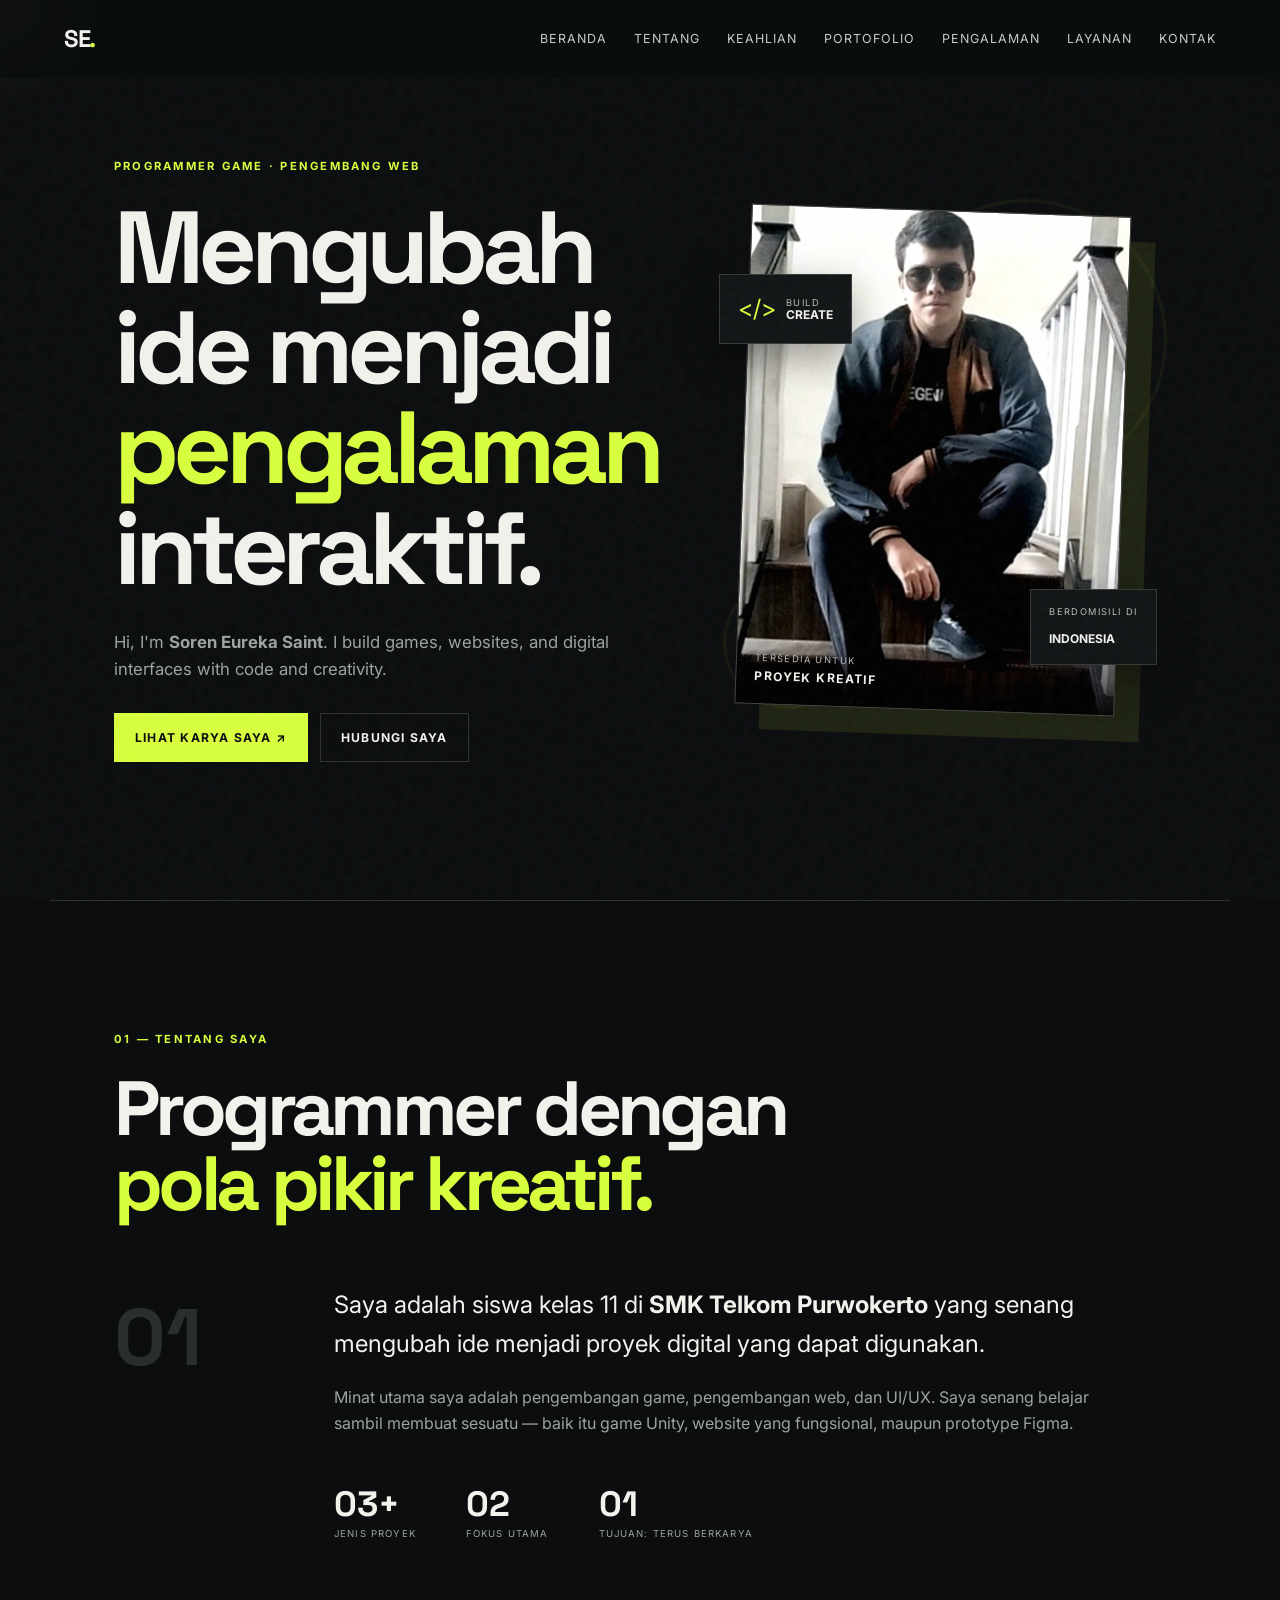
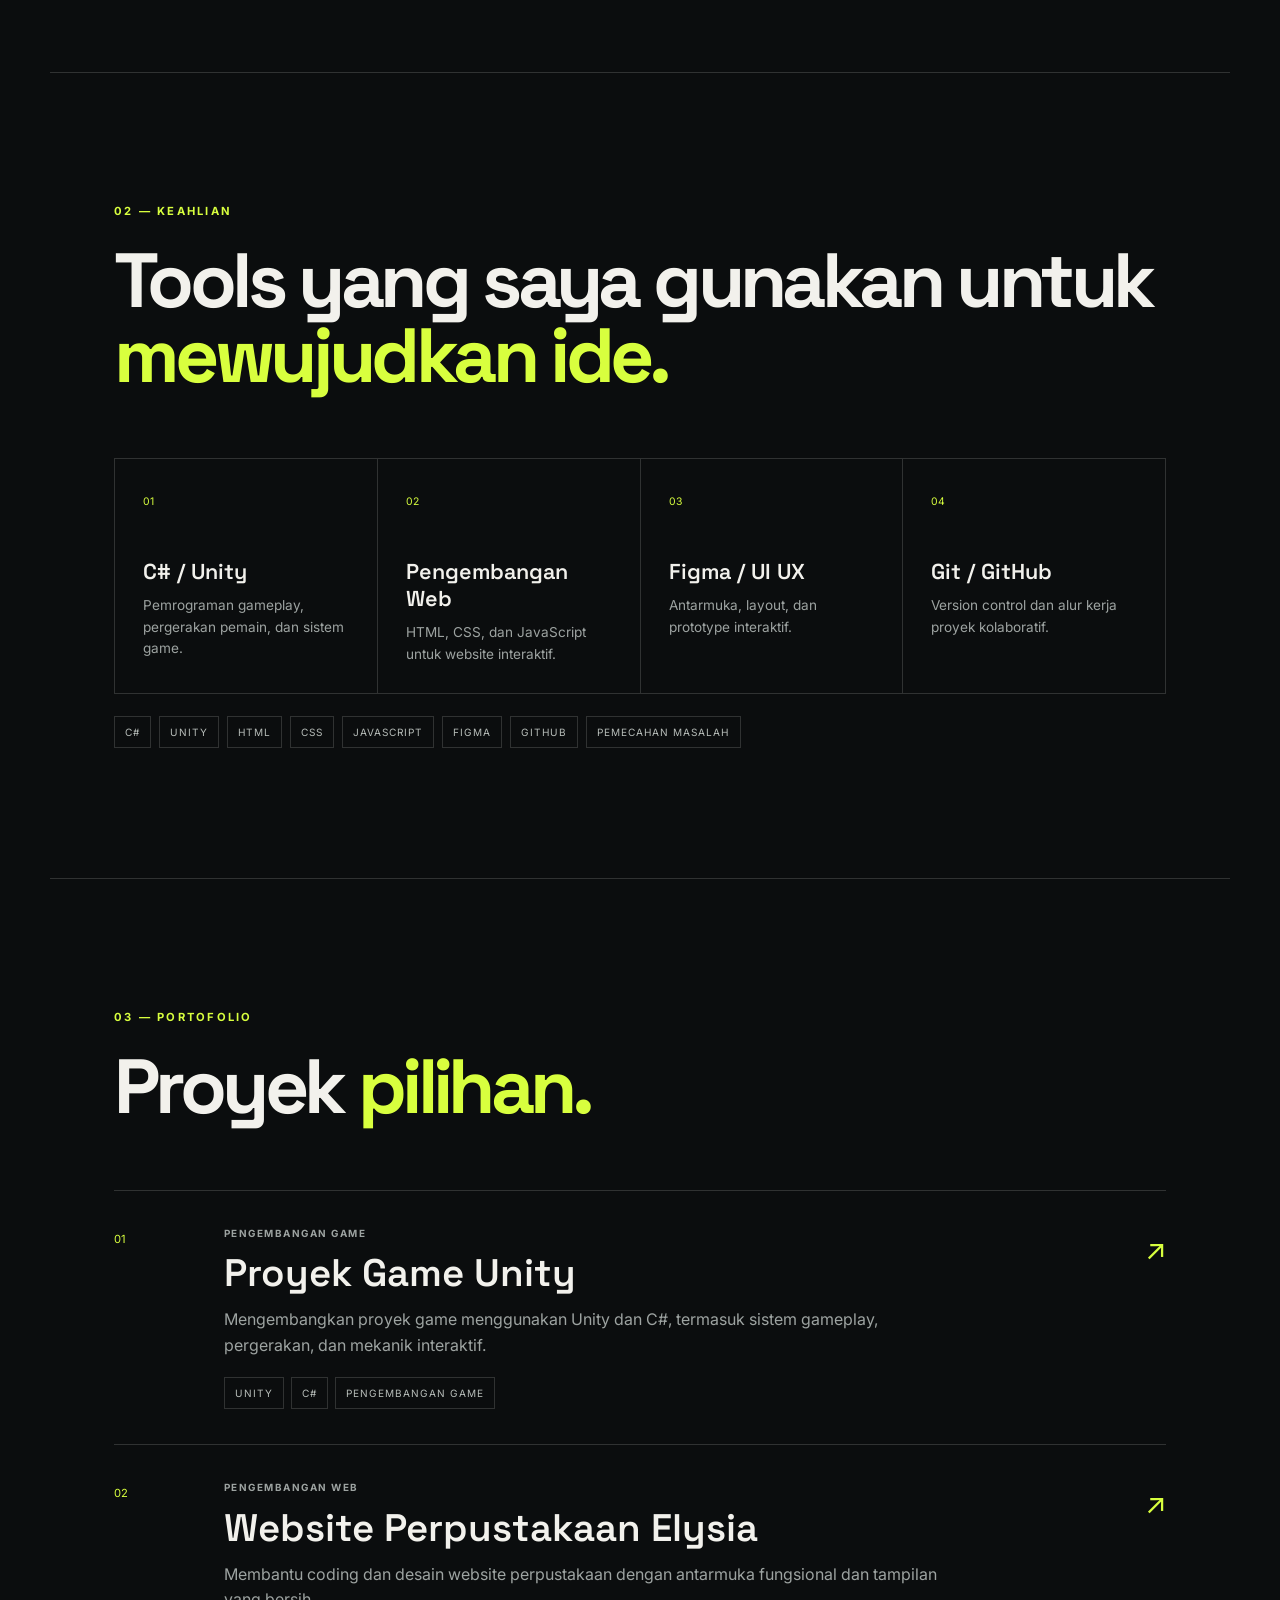
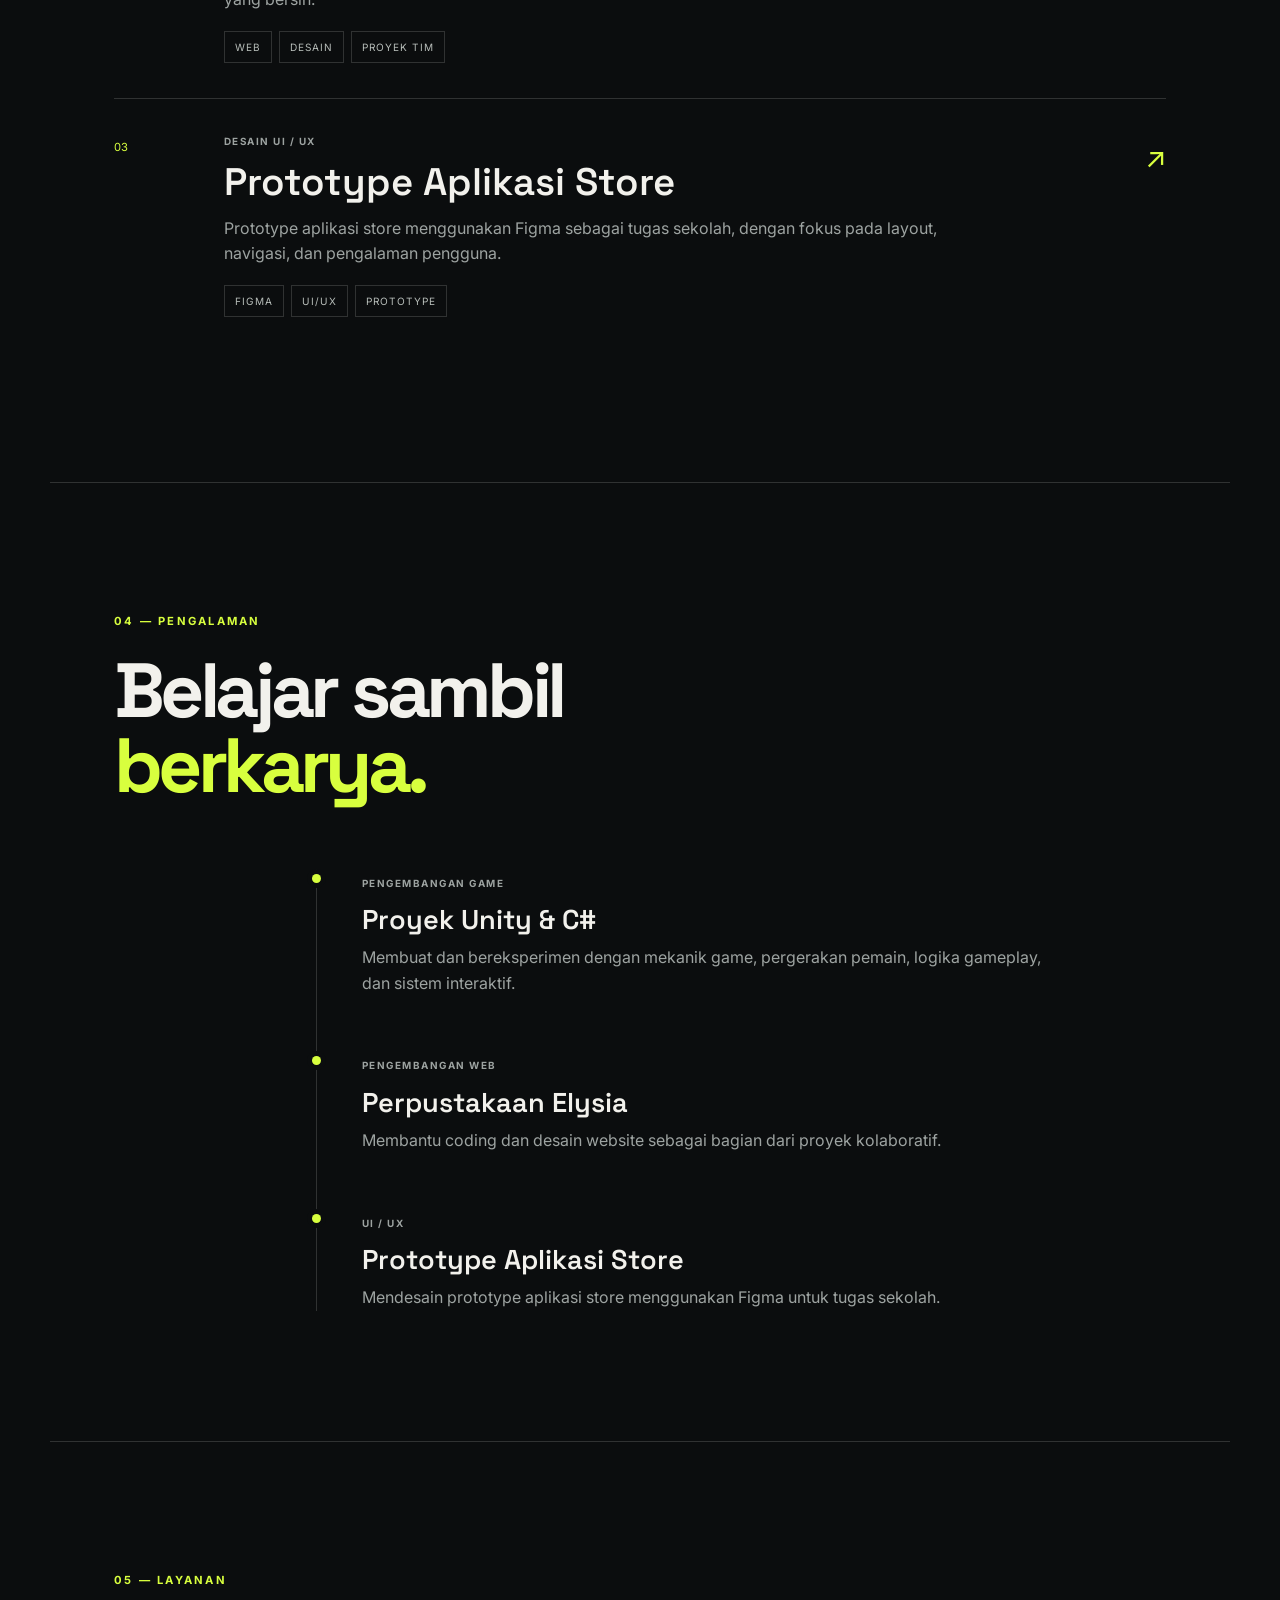
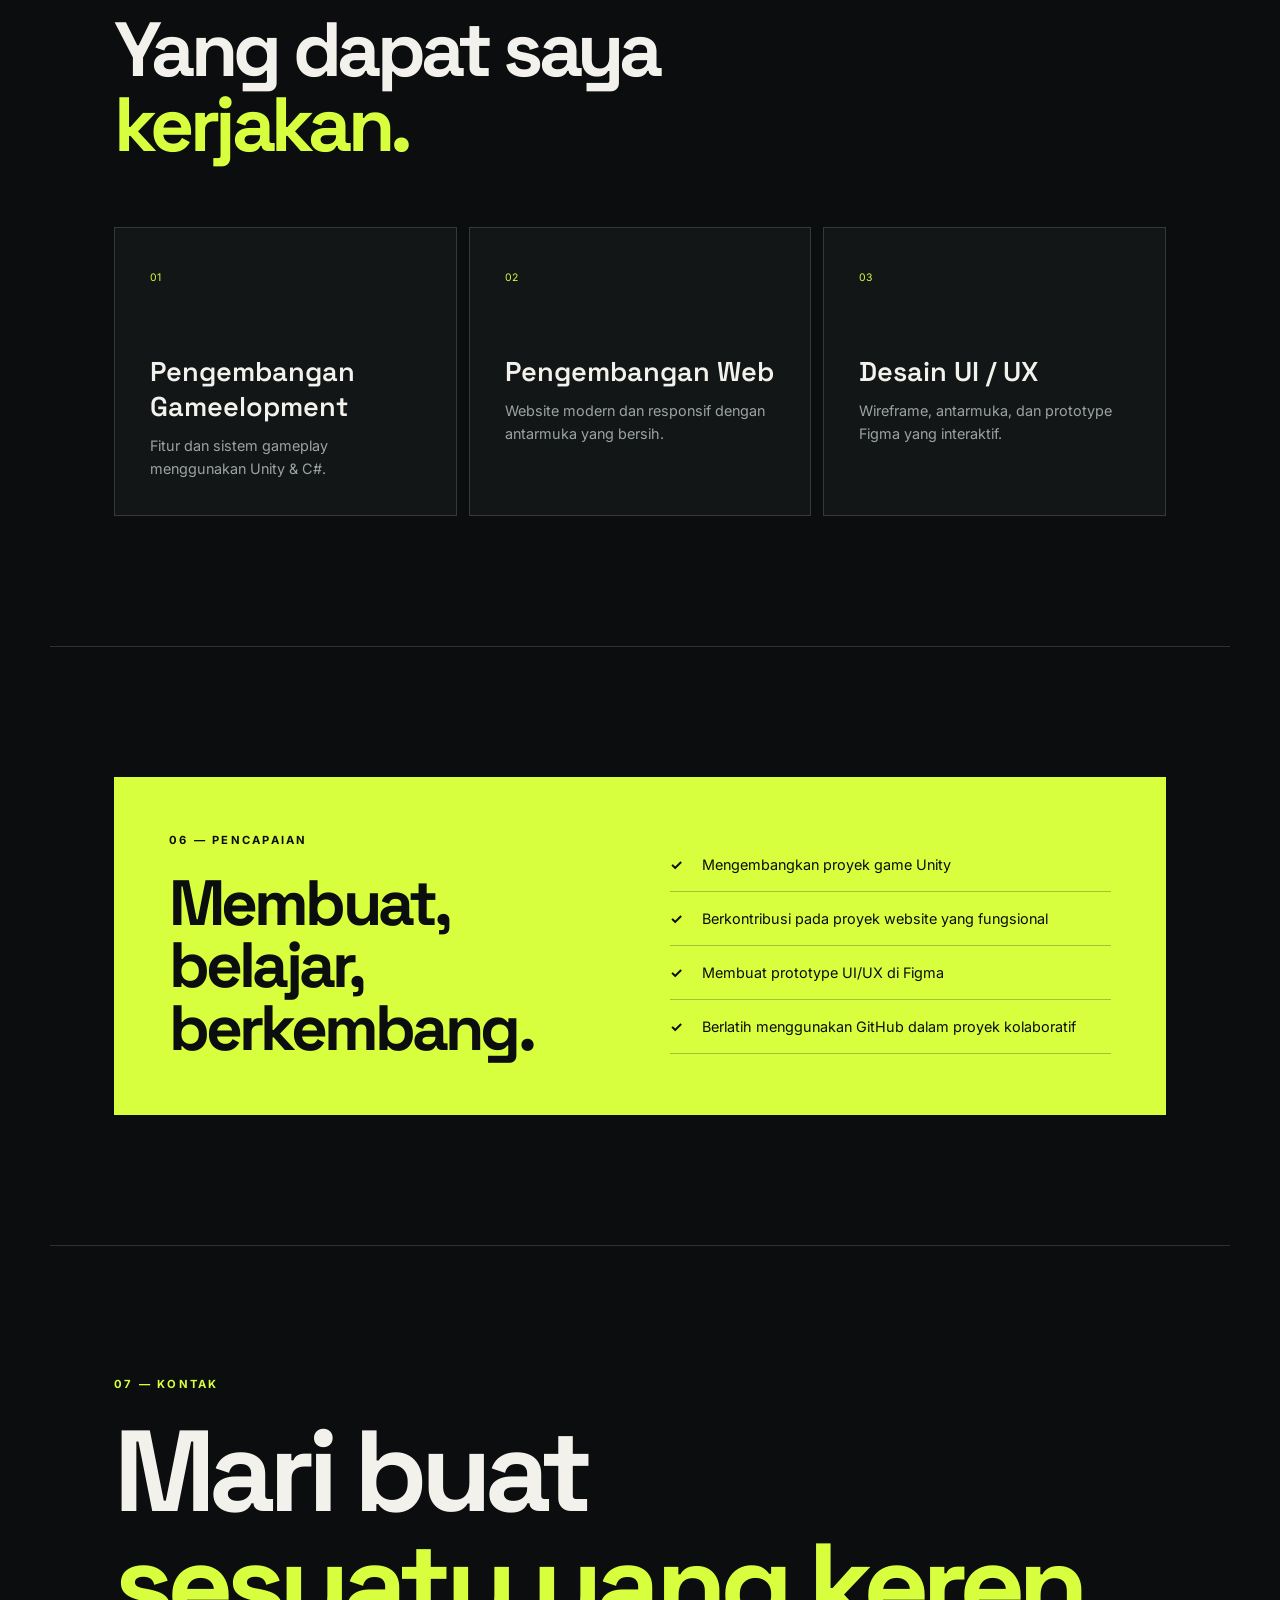
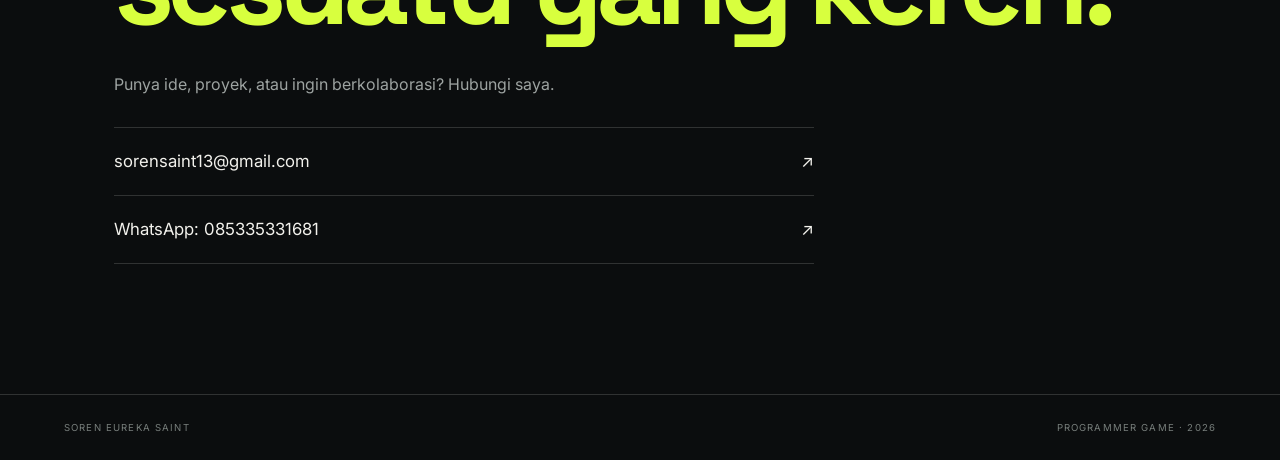
==== index.html @ 59957cdd "Initial commit: portfolio website" ====
<!DOCTYPE html>
<html lang="en">
<head>
  <meta charset="UTF-8">
  <meta name="viewport" content="width=device-width, initial-scale=1.0">
  <meta name="description" content="Soren Eureka Saint — Programmer Game, Pengembang Web dan Desainer UI/UX.">
  <title>Soren Eureka Saint | Portofolio</title>
  <link rel="preconnect" href="https://fonts.googleapis.com">
  <link rel="preconnect" href="https://fonts.gstatic.com" crossorigin>
  <link href="https://fonts.googleapis.com/css2?family=Inter:wght@400;500;600;700;800&family=Space+Grotesk:wght@400;500;600;700&display=swap" rel="stylesheet">
  <link rel="stylesheet" href="style.css">
</head>
<body>
  <div class="cursor-glow"></div>

  <header class="navbar" id="navbar">
    <a class="brand" href="#home">SE<span>.</span></a>
    <button class="menu-toggle" aria-label="Open menu" aria-expanded="false">
      <span></span><span></span>
    </button>
    <nav class="nav-links">
      <a href="#home">Beranda</a>
      <a href="#about">Tentang</a>
      <a href="#skills">Keahlian</a>
      <a href="#portfolio">Portofolio</a>
      <a href="#experience">Pengalaman</a>
      <a href="#services">Layanan</a>
      <a href="#contact">Kontak</a>
    </nav>
  </header>

  <main>
    <section class="hero section" id="home">
      <div class="hero-copy reveal">
        <p class="eyebrow">PROGRAMMER GAME · PENGEMBANG WEB</p>
        <h1>Mengubah ide menjadi<br><span>pengalaman</span><br>interaktif.</h1>
        <p class="hero-text">
          Hi, I'm <strong>Soren Eureka Saint</strong>. I build games, websites,
          and digital interfaces with code and creativity.
        </p>
        <div class="hero-actions">
          <a class="btn btn-primary" href="#portfolio">Lihat Karya Saya <span>↗</span></a>
          <a class="btn btn-ghost" href="#contact">Hubungi Saya</a>
        </div>
      </div>

      <div class="hero-visual reveal">
        <div class="orb orb-one"></div>
        <div class="orb orb-two"></div>
        <div class="portrait-frame">
          <img src="assets/profile.jpg" alt="Soren Eureka Saint">
          <div class="portrait-label">
            <span>TERSEDIA UNTUK</span>
            <strong>PROYEK KREATIF</strong>
          </div>
        </div>
        <div class="floating-card card-code">
          <span>&lt;/&gt;</span>
          <div><small>BUILD</small><strong>CREATE</strong></div>
        </div>
        <div class="floating-card card-year">
          <small>BERDOMISILI DI</small><strong>INDONESIA</strong>
        </div>
      </div>
    </section>

    <section class="about section" id="about">
      <div class="section-heading reveal">
        <p class="eyebrow">01 — TENTANG SAYA</p>
        <h2>Programmer dengan<br><span>pola pikir kreatif.</span></h2>
      </div>
      <div class="about-grid">
        <div class="about-number reveal">01</div>
        <div class="about-text reveal">
          <p class="large">
            Saya adalah siswa kelas 11 di <strong>SMK Telkom Purwokerto</strong>
            yang senang mengubah ide menjadi proyek digital yang dapat digunakan.
          </p>
          <p>
            Minat utama saya adalah pengembangan game, pengembangan web, dan UI/UX.
            Saya senang belajar sambil membuat sesuatu — baik itu game Unity,
            website yang fungsional, maupun prototype Figma.
          </p>
          <div class="mini-stats">
            <div><strong>03+</strong><span>JENIS PROYEK</span></div>
            <div><strong>02</strong><span>FOKUS UTAMA</span></div>
            <div><strong>01</strong><span>TUJUAN: TERUS BERKARYA</span></div>
          </div>
        </div>
      </div>
    </section>

    <section class="skills section" id="skills">
      <div class="section-heading reveal">
        <p class="eyebrow">02 — KEAHLIAN</p>
        <h2>Tools yang saya gunakan untuk<br><span>mewujudkan ide.</span></h2>
      </div>
      <div class="skills-grid reveal">
        <div class="skill-card"><span class="skill-no">01</span><h3>C# / Unity</h3><p>Pemrograman gameplay, pergerakan pemain, dan sistem game.</p></div>
        <div class="skill-card"><span class="skill-no">02</span><h3>Pengembangan Web</h3><p>HTML, CSS, dan JavaScript untuk website interaktif.</p></div>
        <div class="skill-card"><span class="skill-no">03</span><h3>Figma / UI UX</h3><p>Antarmuka, layout, dan prototype interaktif.</p></div>
        <div class="skill-card"><span class="skill-no">04</span><h3>Git / GitHub</h3><p>Version control dan alur kerja proyek kolaboratif.</p></div>
      </div>
      <div class="skill-tags reveal">
        <span>C#</span><span>Unity</span><span>HTML</span><span>CSS</span><span>JavaScript</span><span>Figma</span><span>GitHub</span><span>Pemecahan Masalah</span>
      </div>
    </section>

    <section class="portfolio section" id="portfolio">
      <div class="section-heading reveal">
        <p class="eyebrow">03 — PORTOFOLIO</p>
        <h2>Proyek <span>pilihan.</span></h2>
      </div>

      <div class="project-list">
        <article class="project reveal">
          <div class="project-index">01</div>
          <div class="project-main">
            <p class="project-type">PENGEMBANGAN GAME</p>
            <h3>Proyek Game Unity</h3>
            <p>Mengembangkan proyek game menggunakan Unity dan C#, termasuk sistem gameplay, pergerakan, dan mekanik interaktif.</p>
            <div class="tags"><span>Unity</span><span>C#</span><span>Pengembangan Game</span></div>
          </div>
          <div class="project-arrow">↗</div>
        </article>

        <article class="project reveal">
          <div class="project-index">02</div>
          <div class="project-main">
            <p class="project-type">PENGEMBANGAN WEB</p>
            <h3>Website Perpustakaan Elysia</h3>
            <p>Membantu coding dan desain website perpustakaan dengan antarmuka fungsional dan tampilan yang bersih.</p>
            <div class="tags"><span>Web</span><span>Desain</span><span>Proyek Tim</span></div>
          </div>
          <a class="project-arrow" href="https://elysia-realm.vercel.app" target="_blank" rel="noopener">↗</a>
        </article>

        <article class="project reveal">
          <div class="project-index">03</div>
          <div class="project-main">
            <p class="project-type">DESAIN UI / UX</p>
            <h3>Prototype Aplikasi Store</h3>
            <p>Prototype aplikasi store menggunakan Figma sebagai tugas sekolah, dengan fokus pada layout, navigasi, dan pengalaman pengguna.</p>
            <div class="tags"><span>Figma</span><span>UI/UX</span><span>Prototype</span></div>
          </div>
          <a class="project-arrow" href="https://www.figma.com/proto/NSa0DI7mEDIAPXdnkpg4hG?node-id=0-1&t=QgIElvMQruEVau5J-6" target="_blank" rel="noopener">↗</a>
        </article>
      </div>
    </section>

    <section class="experience section" id="experience">
      <div class="section-heading reveal">
        <p class="eyebrow">04 — PENGALAMAN</p>
        <h2>Belajar sambil<br><span>berkarya.</span></h2>
      </div>
      <div class="timeline">
        <div class="timeline-item reveal">
          <span class="timeline-dot"></span>
          <div><small>PENGEMBANGAN GAME</small><h3>Proyek Unity & C#</h3><p>Membuat dan bereksperimen dengan mekanik game, pergerakan pemain, logika gameplay, dan sistem interaktif.</p></div>
        </div>
        <div class="timeline-item reveal">
          <span class="timeline-dot"></span>
          <div><small>PENGEMBANGAN WEB</small><h3>Perpustakaan Elysia</h3><p>Membantu coding dan desain website sebagai bagian dari proyek kolaboratif.</p></div>
        </div>
        <div class="timeline-item reveal">
          <span class="timeline-dot"></span>
          <div><small>UI / UX</small><h3>Prototype Aplikasi Store</h3><p>Mendesain prototype aplikasi store menggunakan Figma untuk tugas sekolah.</p></div>
        </div>
      </div>
    </section>

    <section class="services section" id="services">
      <div class="section-heading reveal">
        <p class="eyebrow">05 — LAYANAN</p>
        <h2>Yang dapat saya<br><span>kerjakan.</span></h2>
      </div>
      <div class="services-grid reveal">
        <div class="service"><span>01</span><h3>Pengembangan Gameelopment</h3><p>Fitur dan sistem gameplay menggunakan Unity & C#.</p></div>
        <div class="service"><span>02</span><h3>Pengembangan Web</h3><p>Website modern dan responsif dengan antarmuka yang bersih.</p></div>
        <div class="service"><span>03</span><h3>Desain UI / UX</h3><p>Wireframe, antarmuka, dan prototype Figma yang interaktif.</p></div>
      </div>
    </section>

    <section class="achievements section" id="achievements">
      <div class="achievement-box reveal">
        <div>
          <p class="eyebrow">06 — PENCAPAIAN</p>
          <h2>Membuat, belajar,<br><span>berkembang.</span></h2>
        </div>
        <div class="achievement-list">
          <p><b>✓</b> Mengembangkan proyek game Unity</p>
          <p><b>✓</b> Berkontribusi pada proyek website yang fungsional</p>
          <p><b>✓</b> Membuat prototype UI/UX di Figma</p>
          <p><b>✓</b> Berlatih menggunakan GitHub dalam proyek kolaboratif</p>
        </div>
      </div>
    </section>

    <section class="contact section" id="contact">
      <div class="contact-inner reveal">
        <p class="eyebrow">07 — KONTAK</p>
        <h2>Mari buat<br><span>sesuatu yang keren.</span></h2>
        <p>Punya ide, proyek, atau ingin berkolaborasi? Hubungi saya.</p>
        <div class="contact-links">
          <a href="mailto:sorensaint13@gmail.com">sorensaint13@gmail.com <span>↗</span></a>
          <a href="https://wa.me/6285335331681" target="_blank" rel="noopener">WhatsApp: 085335331681 <span>↗</span></a>
        </div>
      </div>
    </section>
  </main>

  <footer>
    <span>SOREN EUREKA SAINT</span>
    <span>PROGRAMMER GAME · 2026</span>
  </footer>

  <script src="script.js"></script>
</body>
</html>
---- style.css ----
:root {
  --bg: #0b0d0e;
  --panel: #121617;
  --panel-2: #181c1d;
  --text: #f2f1ec;
  --muted: #9da3a1;
  --line: rgba(242,241,236,.16);
  --accent: #d8ff3e;
  --accent-dark: #a8cc18;
  --max: 1180px;
}
* { box-sizing: border-box; margin: 0; padding: 0; }
html { scroll-behavior: smooth; }
body {
  background: var(--bg); color: var(--text); font-family: Inter, sans-serif;
  overflow-x: hidden; line-height: 1.6;
}
body::before {
  content: ""; position: fixed; inset: 0; pointer-events: none; opacity: .035;
  background-image: url("data:image/svg+xml,%3Csvg viewBox='0 0 120 120' xmlns='http://www.w3.org/2000/svg'%3E%3Cfilter id='n'%3E%3CfeTurbulence type='fractalNoise' baseFrequency='.9' numOctaves='4' stitchTiles='stitch'/%3E%3C/filter%3E%3Crect width='100%25' height='100%25' filter='url(%23n)'/%3E%3C/svg%3E");
  z-index: 20;
}
a { color: inherit; text-decoration: none; }
.navbar {
  position: fixed; top: 0; left: 0; right: 0; z-index: 50; height: 78px;
  display: flex; align-items: center; justify-content: space-between;
  padding: 0 5vw; backdrop-filter: blur(14px); background: rgba(11,13,14,.72);
  border-bottom: 1px solid transparent; transition: .3s;
}
.navbar.scrolled { border-bottom-color: var(--line); }
.brand { font: 700 1.5rem "Space Grotesk", sans-serif; letter-spacing: -.06em; }
.brand span { color: var(--accent); }
.nav-links { display: flex; gap: 27px; font-size: .78rem; text-transform: uppercase; letter-spacing: .08em; }
.nav-links a { color: #c7cbc8; transition: .2s; }
.nav-links a:hover { color: var(--accent); }
.menu-toggle { display:none; background:none; border:0; }
.section { max-width: var(--max); margin: auto; padding: 130px 5vw; }
.hero {
  min-height: 100vh; display: grid; grid-template-columns: 1.08fr .92fr;
  align-items: center; gap: 40px; padding-top: 150px;
}
.eyebrow { color: var(--accent); font-size: .7rem; font-weight: 700; letter-spacing: .2em; margin-bottom: 22px; }
.hero h1, h2 { font-family: "Space Grotesk", sans-serif; line-height: .98; letter-spacing: -.06em; }
.hero h1 { font-size: clamp(4rem, 8vw, 7.6rem); }
.hero h1 span, h2 span { color: var(--accent); }
.hero-text { max-width: 570px; color: var(--muted); margin: 30px 0; font-size: 1.05rem; }
.hero-actions { display:flex; gap:12px; flex-wrap:wrap; }
.btn { padding: 14px 20px; border: 1px solid var(--line); font-size: .76rem; text-transform: uppercase; letter-spacing: .1em; font-weight: 700; transition:.25s; }
.btn-primary { background: var(--accent); color:#0b0d0e; border-color:var(--accent); }
.btn-primary:hover { transform: translateY(-3px); background:#e5ff72; }
.btn-ghost:hover { border-color:var(--accent); color:var(--accent); }
.hero-visual { min-height: 620px; position: relative; display:flex; align-items:center; justify-content:center; }
.portrait-frame { width: min(380px, 75vw); height: 500px; position:relative; overflow:hidden; border:1px solid var(--line); background:#222; transform: rotate(2deg); box-shadow: 25px 25px 0 rgba(216,255,62,.09); }
.portrait-frame img { width:100%; height:100%; object-fit:cover; filter: grayscale(.25) contrast(1.08); }
.portrait-label { position:absolute; bottom:0; left:0; right:0; padding:18px; background:linear-gradient(transparent,rgba(0,0,0,.92)); display:flex; flex-direction:column; }
.portrait-label span, .floating-card small { font-size:.58rem; color:#b7bdb9; letter-spacing:.15em; }
.portrait-label strong { font-size:.75rem; letter-spacing:.12em; }
.floating-card { position:absolute; background:#111516; border:1px solid var(--line); padding:15px 18px; display:flex; gap:10px; align-items:center; box-shadow:0 15px 40px #0006; }
.floating-card span { color:var(--accent); font-size:1.5rem; }
.floating-card div { display:flex; flex-direction:column; line-height:1.1; }
.floating-card strong { font-size:.75rem; }
.card-code { left:4%; top:20%; }
.card-year { right:2%; bottom:17%; display:flex; flex-direction:column; align-items:flex-start; }
.orb { position:absolute; border-radius:50%; filter:blur(1px); opacity:.18; border:1px solid var(--accent); }
.orb-one { width:280px;height:280px;right:0;top:8%; }
.orb-two { width:130px;height:130px;left:5%;bottom:10%; }
.section-heading { margin-bottom:65px; }
.section-heading h2 { font-size:clamp(3rem,6vw,5.7rem); }
.about { border-top:1px solid var(--line); }
.about-grid { display:grid; grid-template-columns:180px 1fr; gap:40px; }
.about-number { font:700 5rem "Space Grotesk"; color:#292e2f; }
.about-text { max-width:780px; }
.about-text p { color:var(--muted); margin-bottom:22px; }
.about-text .large { font-size:1.5rem; color:var(--text); max-width:760px; }
.mini-stats { display:flex; gap:50px; margin-top:45px; flex-wrap:wrap; }
.mini-stats div { display:flex; flex-direction:column; }
.mini-stats strong { font:700 2.2rem "Space Grotesk"; }
.mini-stats span { color:var(--muted); font-size:.6rem; letter-spacing:.12em; }
.skills { border-top:1px solid var(--line); }
.skills-grid { display:grid; grid-template-columns:repeat(4,1fr); border-top:1px solid var(--line); border-left:1px solid var(--line); }
.skill-card { min-height:230px; padding:28px; border-right:1px solid var(--line); border-bottom:1px solid var(--line); transition:.25s; }
.skill-card:hover { background:var(--panel); transform:translateY(-5px); }
.skill-no { color:var(--accent); font-size:.65rem; }
.skill-card h3 { margin:45px 0 10px; font:600 1.35rem "Space Grotesk"; }
.skill-card p { color:var(--muted); font-size:.85rem; }
.skill-tags { display:flex; gap:8px; flex-wrap:wrap; margin-top:22px; }
.skill-tags span,.tags span { border:1px solid var(--line); padding:7px 10px; color:#b7bdb9; font-size:.63rem; text-transform:uppercase; letter-spacing:.1em; }
.portfolio { border-top:1px solid var(--line); }
.project { display:grid; grid-template-columns:80px 1fr 60px; gap:30px; padding:35px 0; border-top:1px solid var(--line); align-items:start; transition:.25s; }
.project:hover { padding-left:15px; background:linear-gradient(90deg,rgba(216,255,62,.05),transparent); }
.project-index { color:var(--accent); font-size:.7rem; padding-top:5px; }
.project-type, .timeline-item small { color:var(--muted); font-size:.62rem; letter-spacing:.15em; font-weight:700; }
.project h3 { font:600 clamp(1.8rem,3vw,2.8rem) "Space Grotesk"; margin:7px 0 10px; }
.project p { color:var(--muted); max-width:720px; }
.tags { display:flex; gap:7px; margin-top:18px; flex-wrap:wrap; }
.project-arrow { font-size:1.8rem; color:var(--accent); text-align:right; transition:.25s; }
.project:hover .project-arrow { transform:translate(4px,-4px); }
.experience { border-top:1px solid var(--line); }
.timeline { max-width:850px; margin-left:auto; border-left:1px solid var(--line); }
.timeline-item { position:relative; padding:0 0 55px 45px; }
.timeline-item:last-child { padding-bottom:0; }
.timeline-dot { position:absolute; left:-5px; top:5px; width:9px;height:9px;border-radius:50%;background:var(--accent); box-shadow:0 0 0 5px #0b0d0e; }
.timeline-item h3 { font:600 1.7rem "Space Grotesk"; margin:8px 0; }
.timeline-item p { color:var(--muted); max-width:680px; }
.services { border-top:1px solid var(--line); }
.services-grid { display:grid; grid-template-columns:repeat(3,1fr); gap:12px; }
.service { padding:35px; min-height:270px; background:var(--panel); border:1px solid var(--line); }
.service span { color:var(--accent); font-size:.65rem; }
.service h3 { font:600 1.7rem "Space Grotesk"; margin:65px 0 10px; }
.service p { color:var(--muted); font-size:.9rem; }
.achievements { border-top:1px solid var(--line); }
.achievement-box { padding:55px; background:var(--accent); color:#0b0d0e; display:grid; grid-template-columns:1fr 1fr; gap:60px; }
.achievement-box .eyebrow { color:#0b0d0e; }
.achievement-box h2 { font-size:clamp(3rem,5vw,5rem); }
.achievement-box h2 span { color:#0b0d0e; }
.achievement-list { align-self:center; }
.achievement-list p { border-bottom:1px solid rgba(11,13,14,.25); padding:15px 0; font-size:.9rem; }
.achievement-list b { margin-right:15px; }
.contact { border-top:1px solid var(--line); min-height:70vh; display:flex; align-items:center; }
.contact-inner { width:100%; }
.contact h2 { font-size:clamp(4rem,9vw,8rem); }
.contact-inner > p:not(.eyebrow) { color:var(--muted); margin:30px 0; max-width:500px; }
.contact-links { display:flex; flex-direction:column; max-width:700px; }
.contact-links a { border-top:1px solid var(--line); padding:20px 0; font-size:1.05rem; display:flex; justify-content:space-between; transition:.2s; }
.contact-links a:last-child { border-bottom:1px solid var(--line); }
.contact-links a:hover { color:var(--accent); padding-left:10px; }
footer { border-top:1px solid var(--line); padding:25px 5vw; display:flex; justify-content:space-between; color:#777e7b; font-size:.6rem; letter-spacing:.12em; }
.reveal { opacity:0; transform:translateY(25px); transition:opacity .8s ease, transform .8s ease; }
.reveal.visible { opacity:1; transform:none; }
.cursor-glow { position:fixed; width:250px;height:250px; border-radius:50%; pointer-events:none; background:radial-gradient(circle,rgba(216,255,62,.07),transparent 65%); transform:translate(-50%,-50%); z-index:1; }
@media (max-width: 850px) {
  .nav-links { display:none; position:absolute; top:78px; left:0; right:0; padding:25px 5vw; background:#0b0d0e; border-bottom:1px solid var(--line); flex-direction:column; gap:18px; }
  .nav-links.open { display:flex; }
  .menu-toggle { display:block; width:35px; }
  .menu-toggle span { display:block; height:2px; background:var(--text); margin:7px 0; }
  .hero { grid-template-columns:1fr; padding-top:125px; }
  .hero-visual { min-height:520px; }
  .skills-grid { grid-template-columns:1fr 1fr; }
  .services-grid { grid-template-columns:1fr; }
  .achievement-box { grid-template-columns:1fr; gap:25px; padding:35px; }
}
@media (max-width: 560px) {
  .section { padding:95px 6vw; }
  .hero h1 { font-size:3.7rem; }
  .hero-visual { min-height:460px; }
  .portrait-frame { height:420px; width:290px; }
  .card-code { left:0; }
  .card-year { right:0; }
  .about-grid { grid-template-columns:1fr; }
  .about-number { display:none; }
  .skills-grid { grid-template-columns:1fr; }
  .project { grid-template-columns:45px 1fr 25px; gap:12px; }
  .project h3 { font-size:1.5rem; }
  .achievement-box { margin:0 -1px; }
  footer { flex-direction:column; gap:8px; }
}
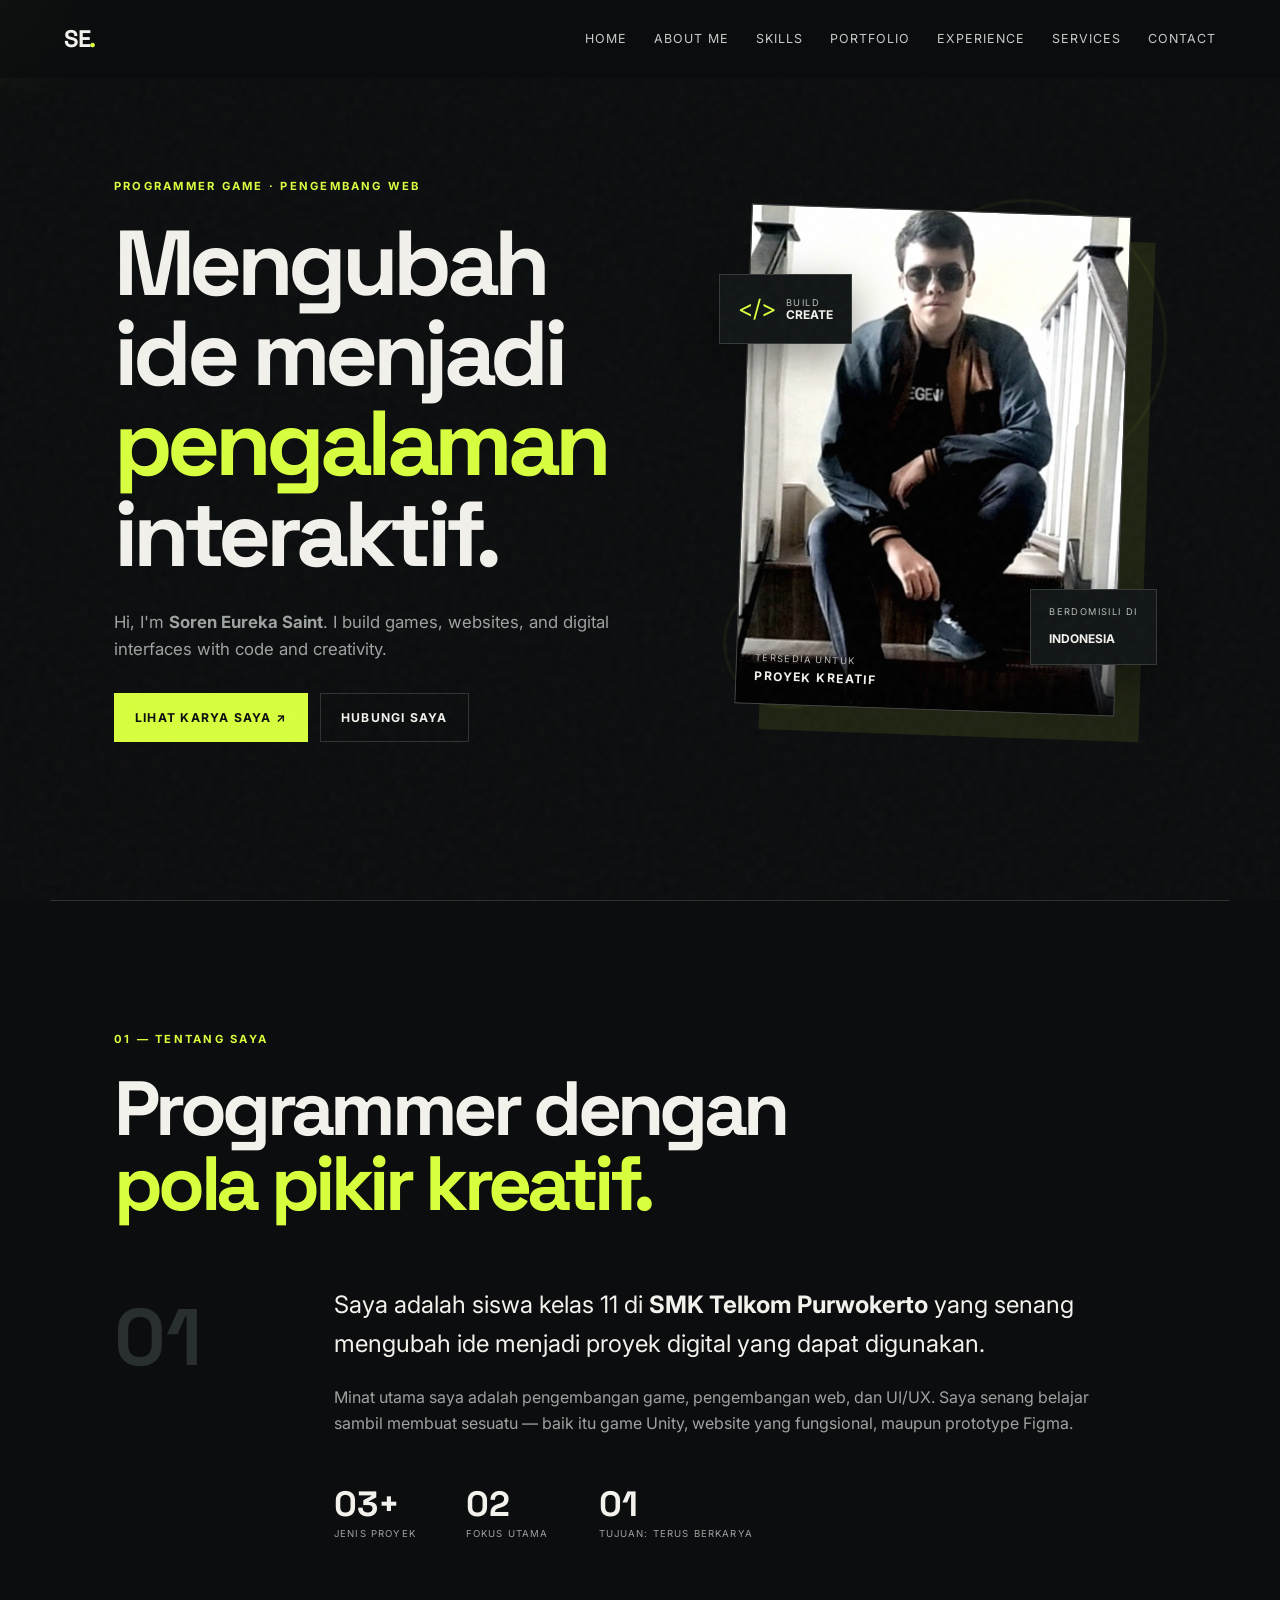
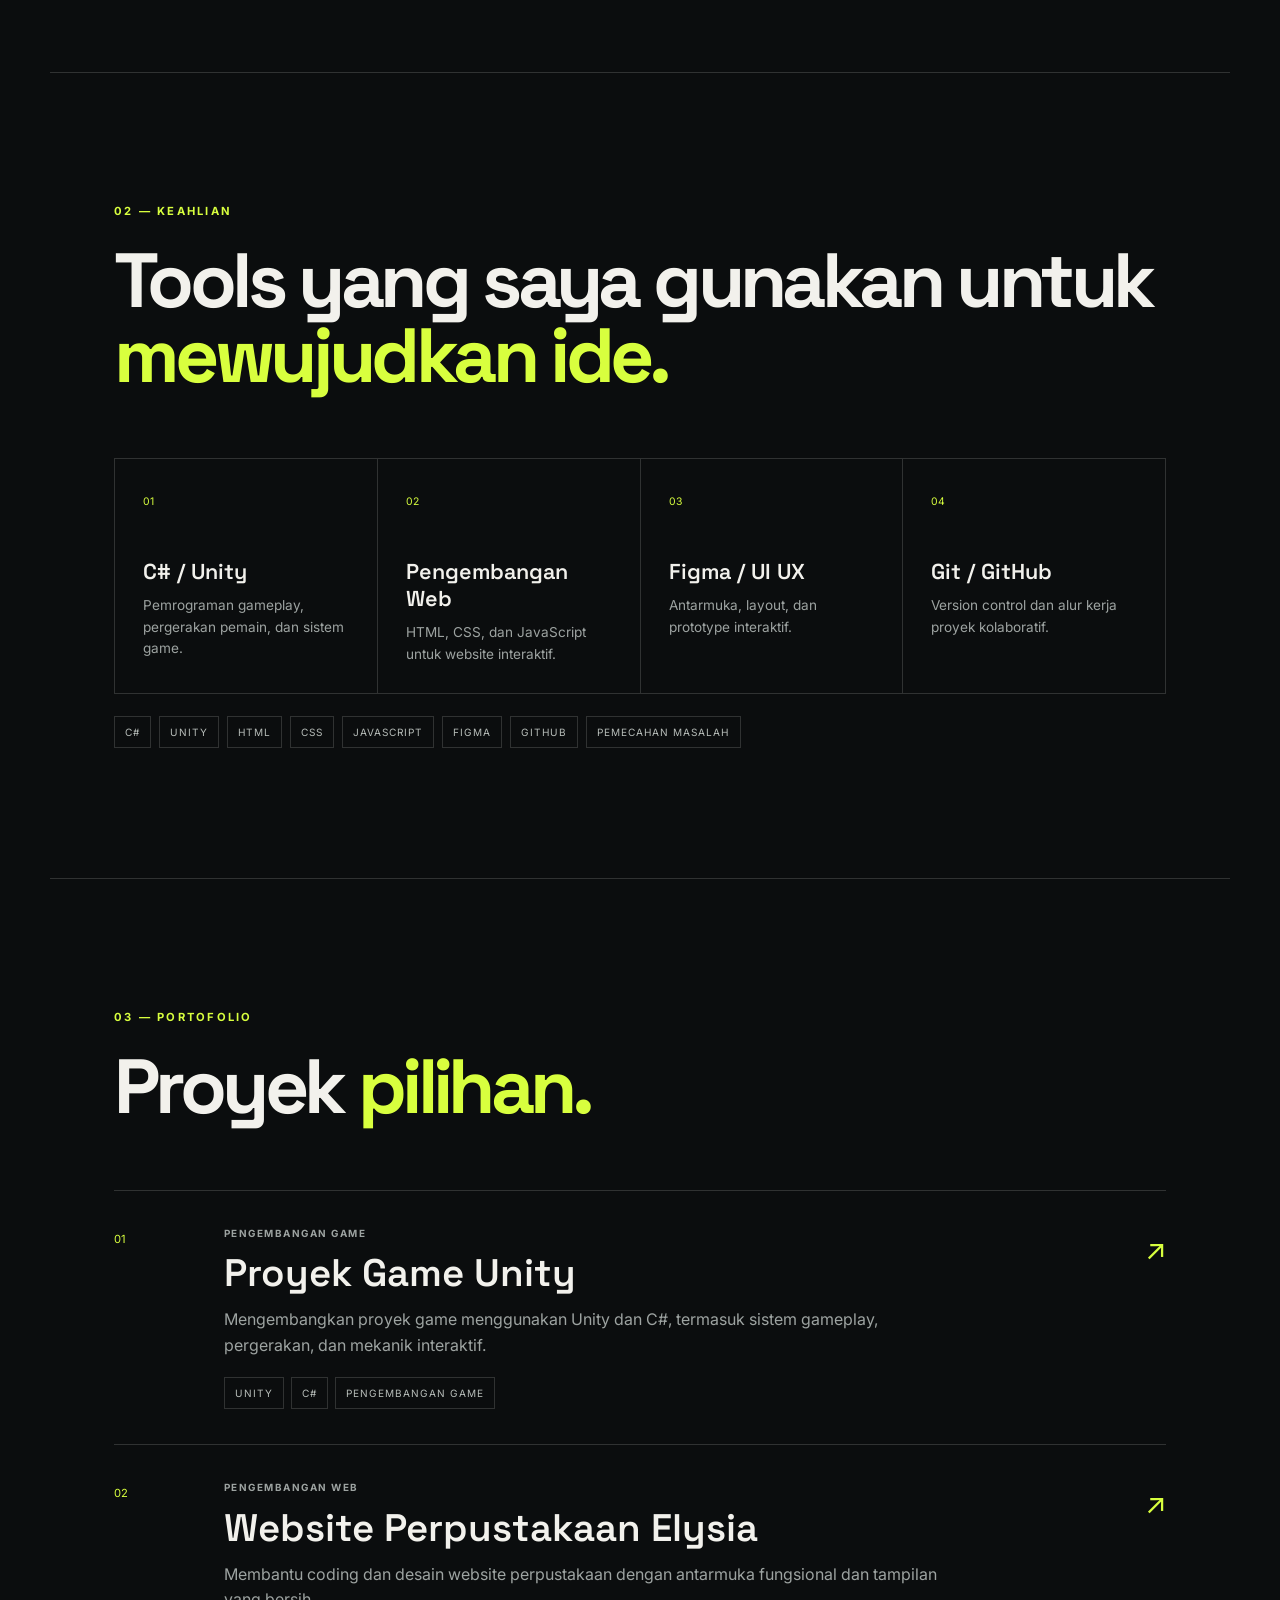
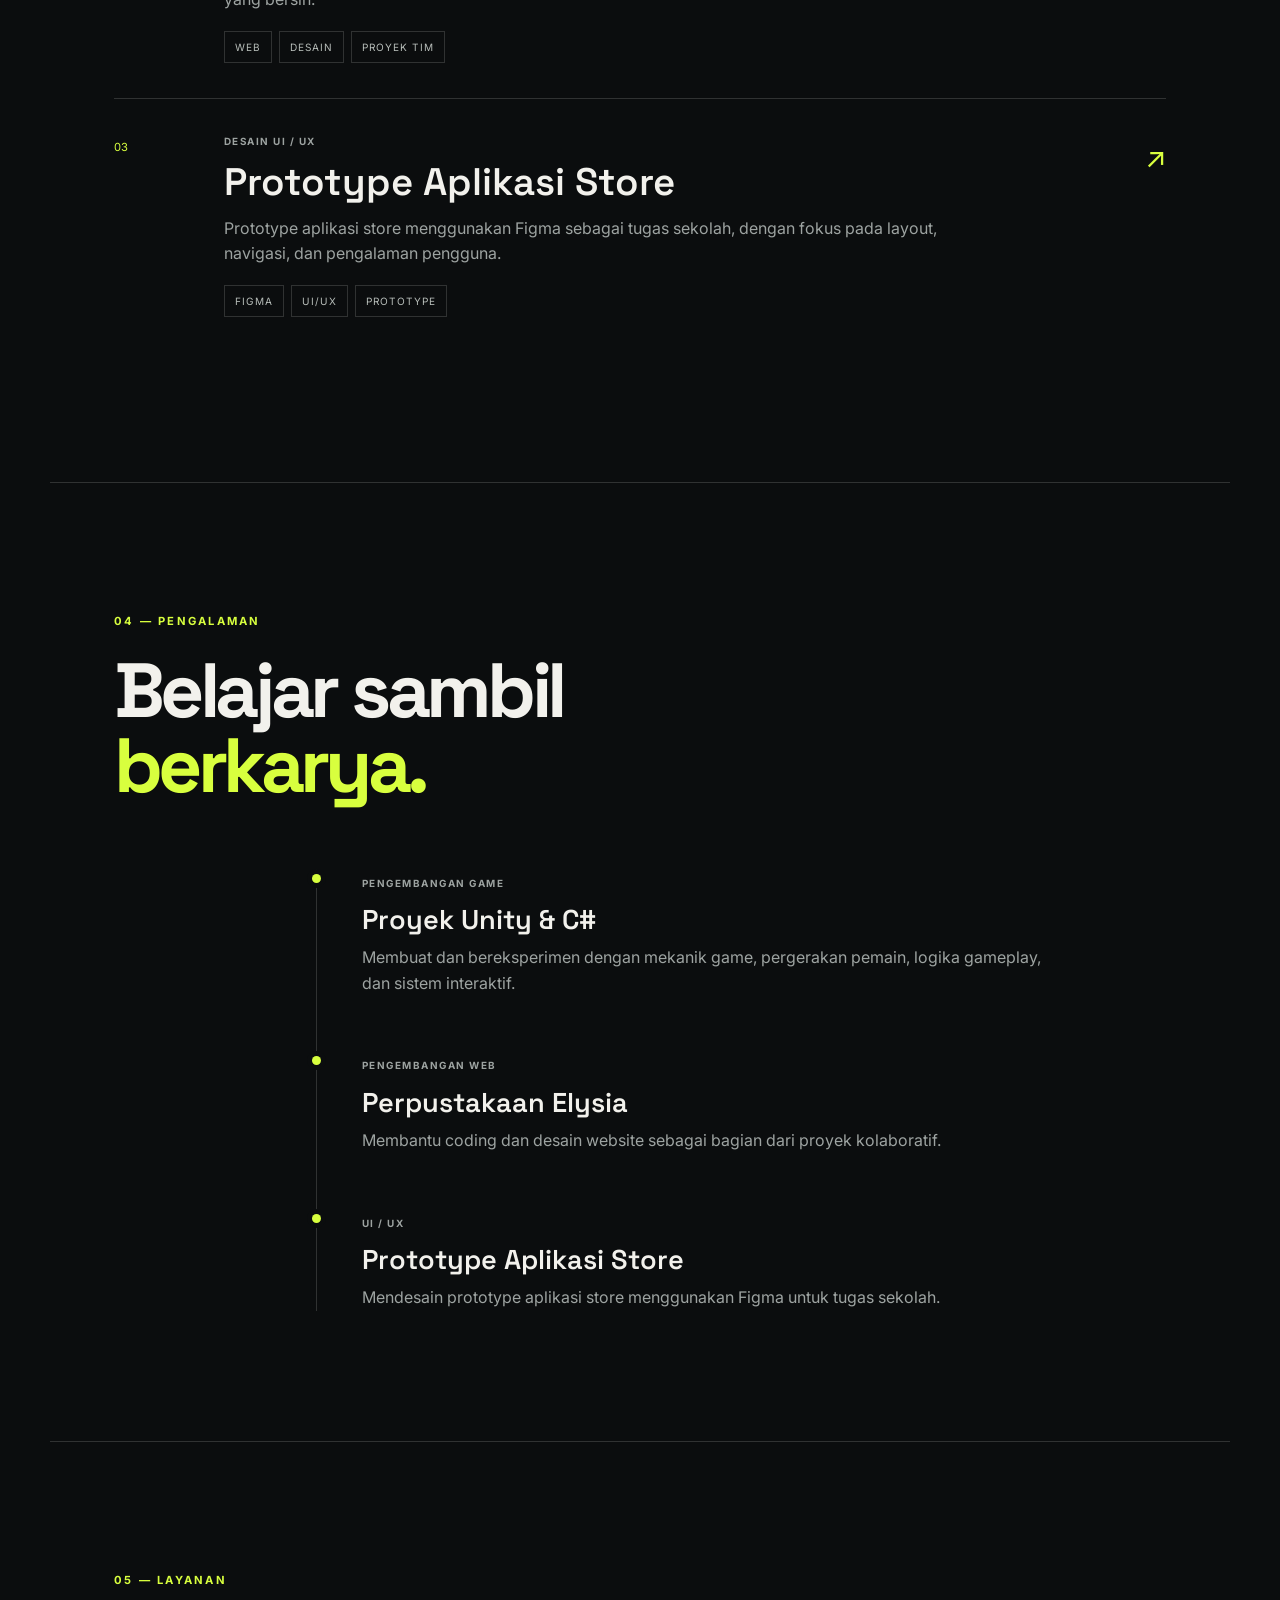
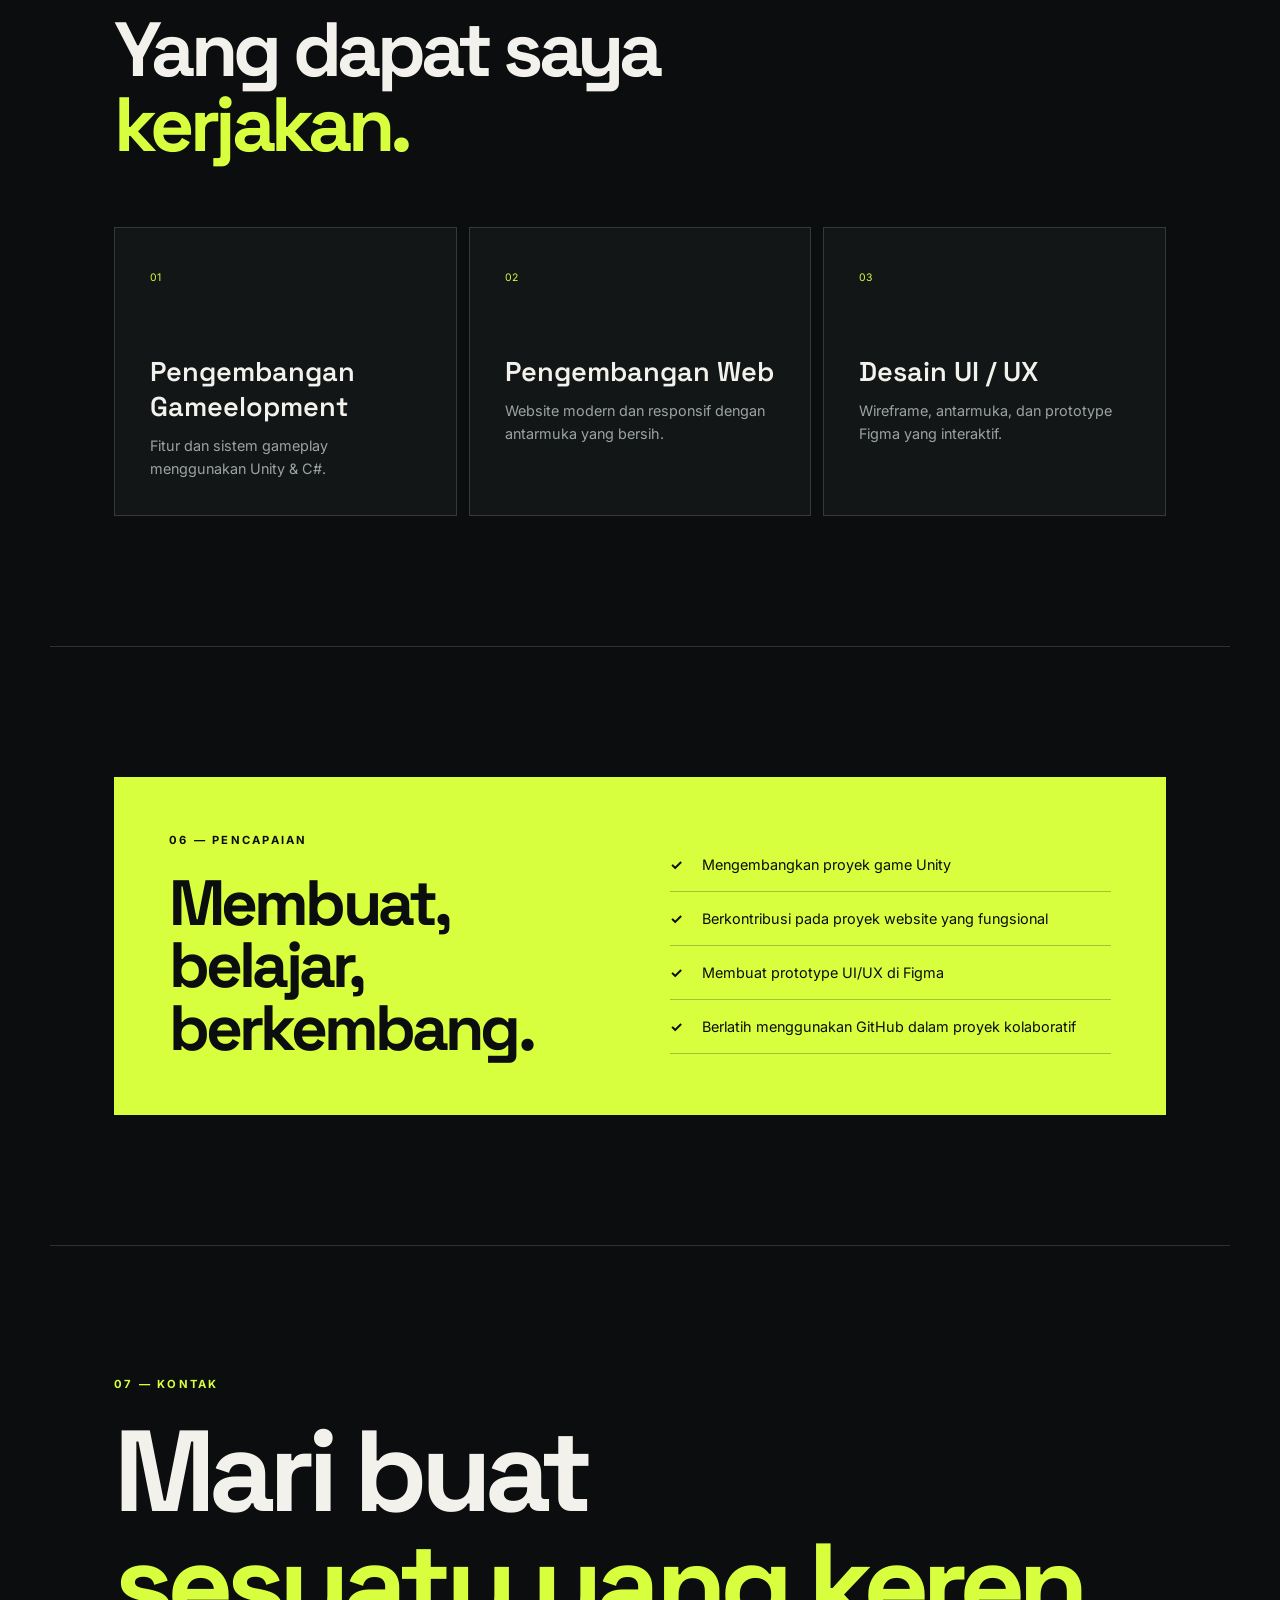
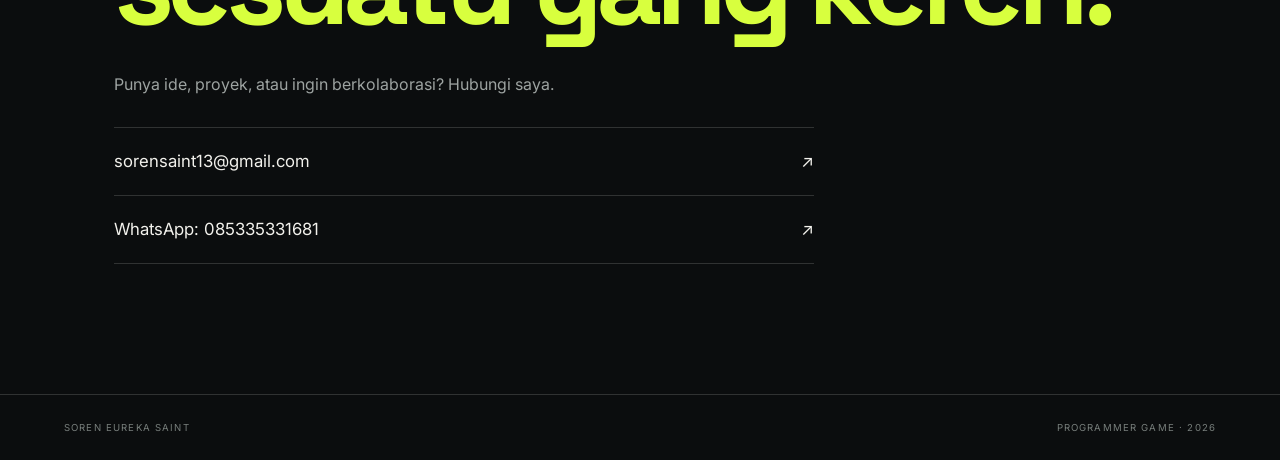
==== commit 69fd5177: "Translate nav menu to English" ====
--- a/index.html
+++ b/index.html
@@ -19,13 +19,13 @@
       <span></span><span></span>
     </button>
     <nav class="nav-links">
-      <a href="#home">Beranda</a>
-      <a href="#about">Tentang</a>
-      <a href="#skills">Keahlian</a>
-      <a href="#portfolio">Portofolio</a>
-      <a href="#experience">Pengalaman</a>
-      <a href="#services">Layanan</a>
-      <a href="#contact">Kontak</a>
+      <a href="#home">Home</a>
+      <a href="#about">About Me</a>
+      <a href="#skills">Skills</a>
+      <a href="#portfolio">Portfolio</a>
+      <a href="#experience">Experience</a>
+      <a href="#services">Services</a>
+      <a href="#contact">Contact</a>
     </nav>
   </header>
 
--- a/style.css
+++ b/style.css
@@ -41,7 +41,7 @@
 }
 .eyebrow { color: var(--accent); font-size: .7rem; font-weight: 700; letter-spacing: .2em; margin-bottom: 22px; }
 .hero h1, h2 { font-family: "Space Grotesk", sans-serif; line-height: .98; letter-spacing: -.06em; }
-.hero h1 { font-size: clamp(4rem, 8vw, 7.6rem); }
+.hero h1 { font-size: clamp(3.6rem, 7.2vw, 6.84rem); }
 .hero h1 span, h2 span { color: var(--accent); }
 .hero-text { max-width: 570px; color: var(--muted); margin: 30px 0; font-size: 1.05rem; }
 .hero-actions { display:flex; gap:12px; flex-wrap:wrap; }
@@ -141,7 +141,7 @@
 }
 @media (max-width: 560px) {
   .section { padding:95px 6vw; }
-  .hero h1 { font-size:3.7rem; }
+  .hero h1 { font-size:3.33rem; }
   .hero-visual { min-height:460px; }
   .portrait-frame { height:420px; width:290px; }
   .card-code { left:0; }
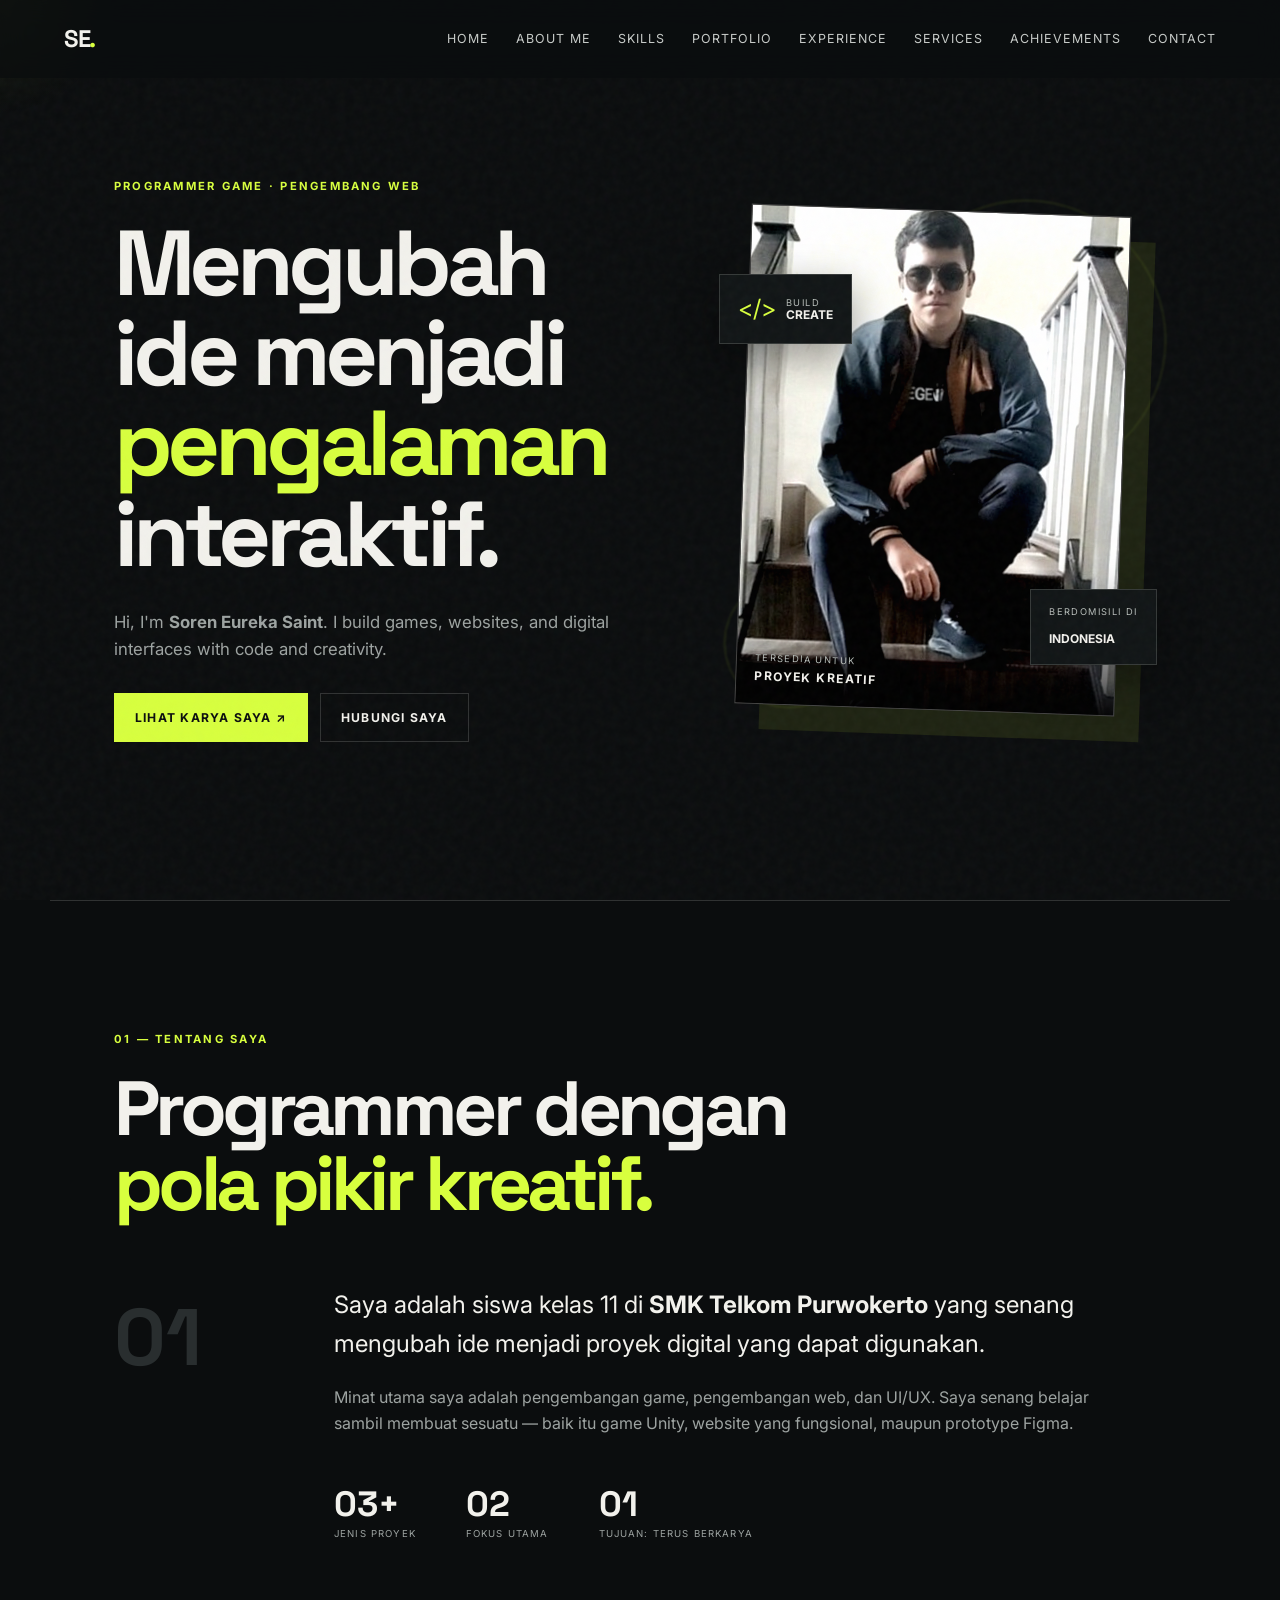
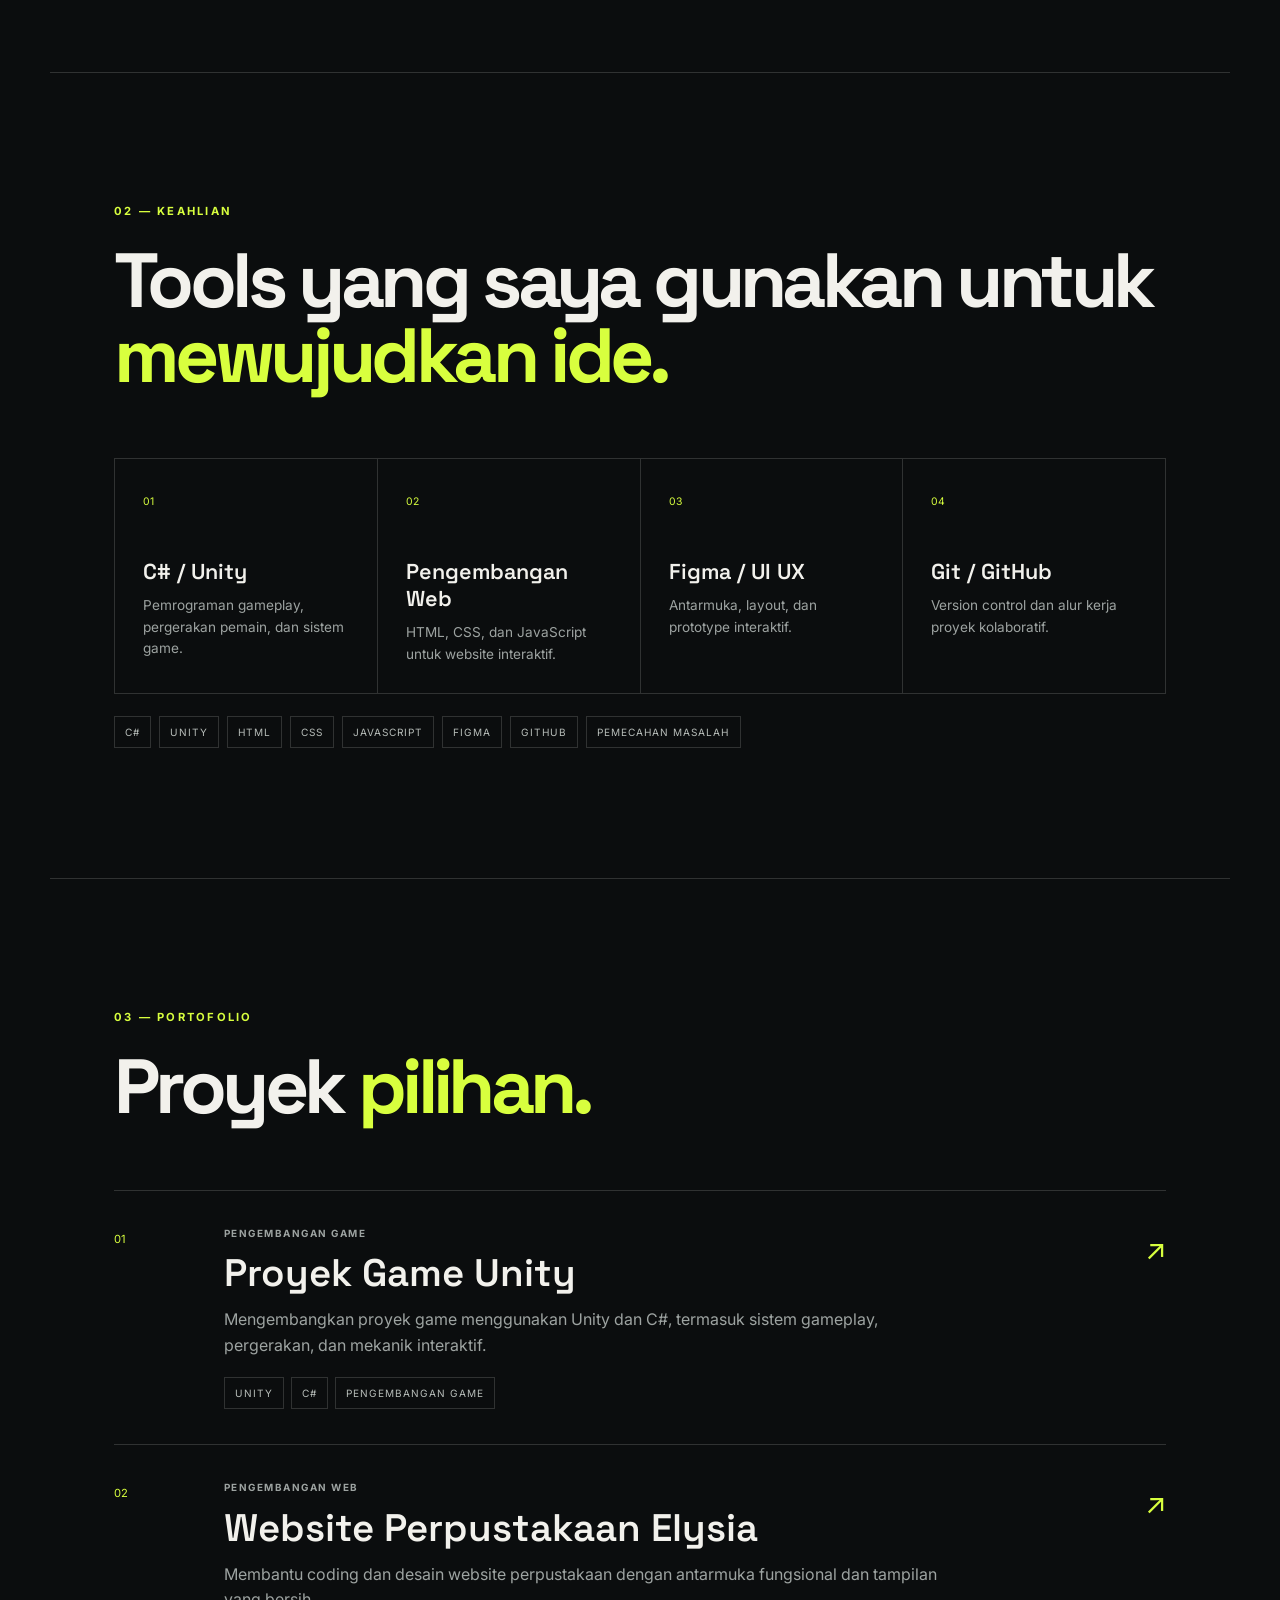
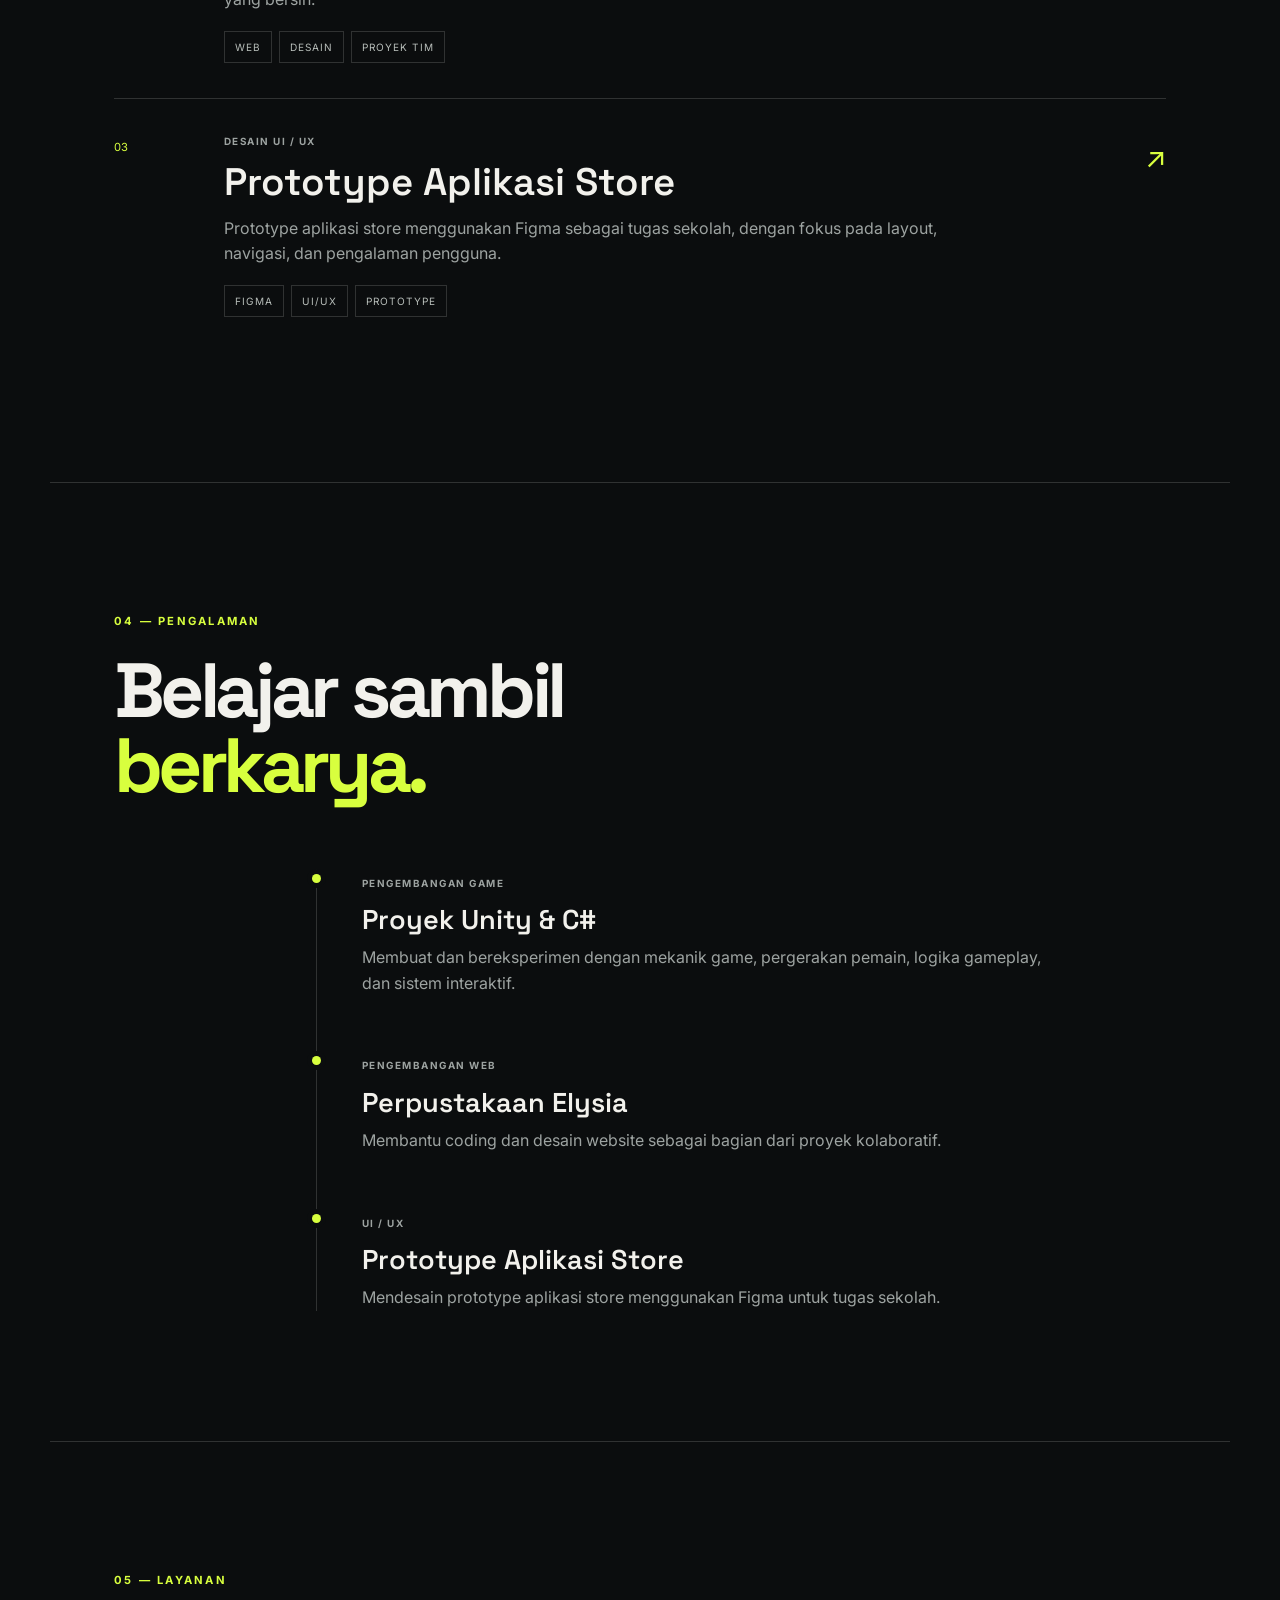
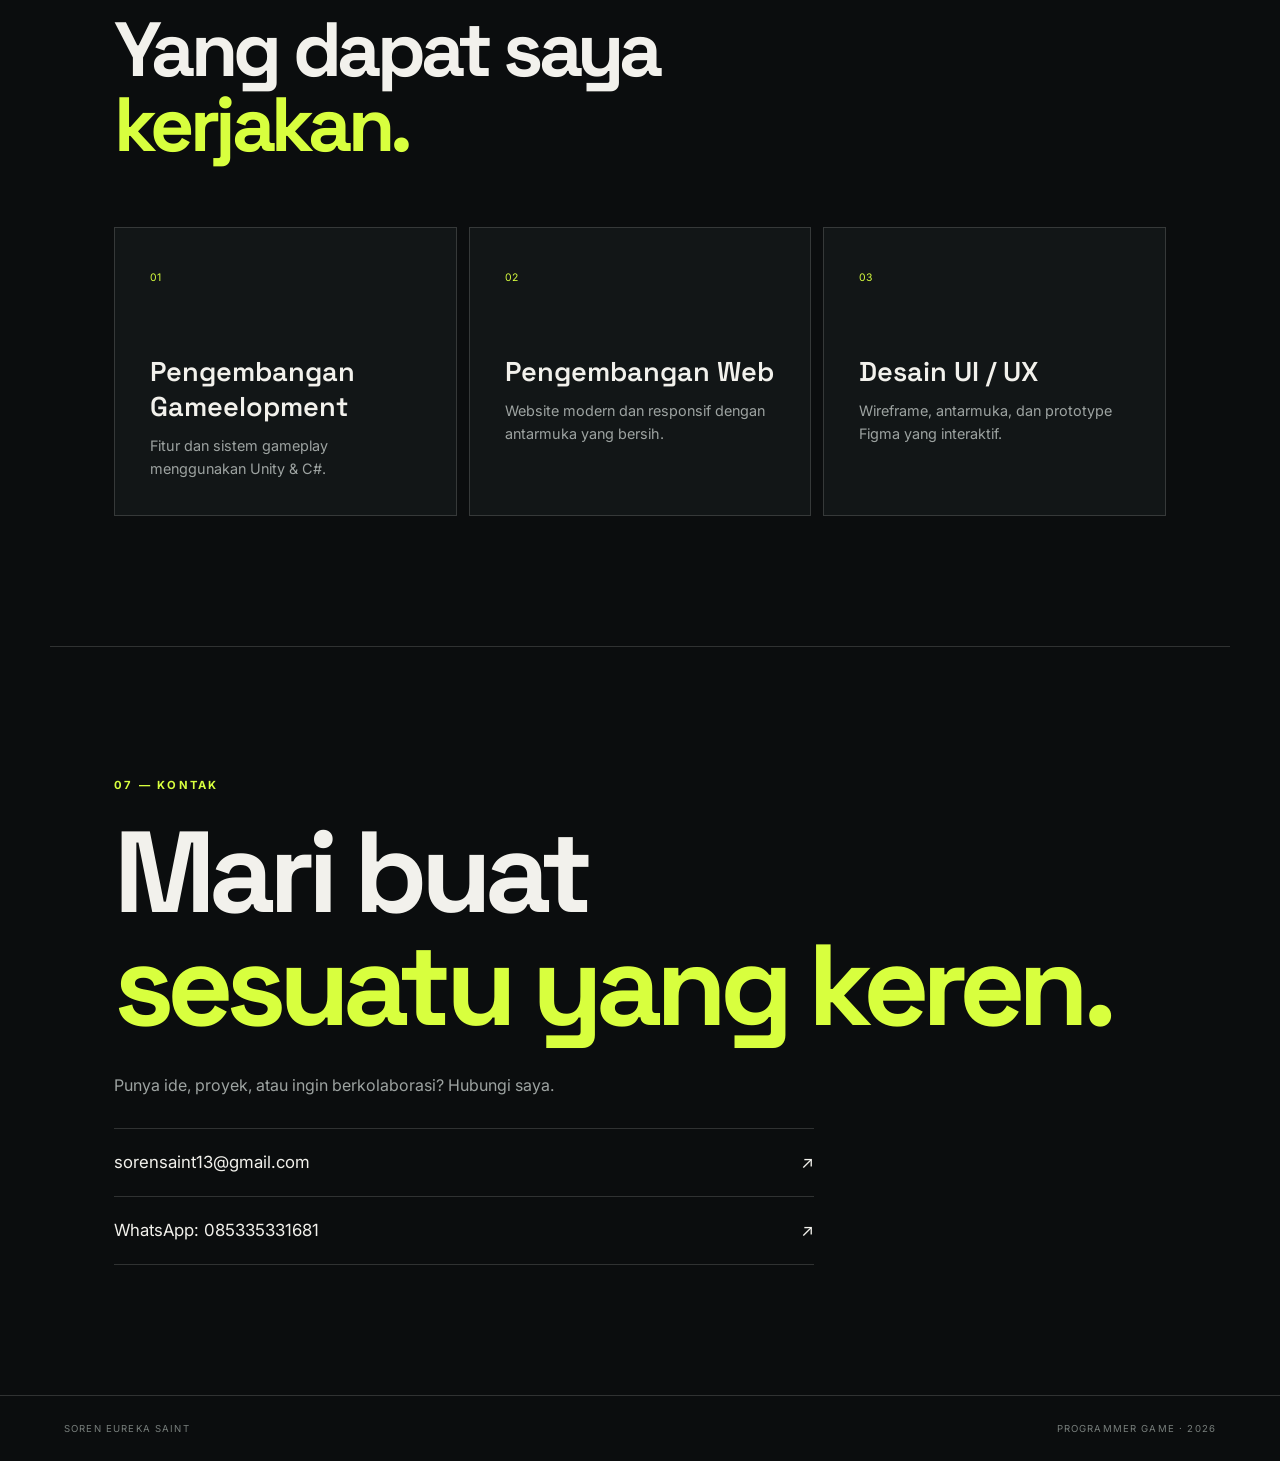
==== commit b2a5cc3f: "Add Achievements page, link in nav, remove old section from homepage" ====
--- a/index.html
+++ b/index.html
@@ -25,6 +25,7 @@
       <a href="#portfolio">Portfolio</a>
       <a href="#experience">Experience</a>
       <a href="#services">Services</a>
+      <a href="achievements.html">Achievements</a>
       <a href="#contact">Contact</a>
     </nav>
   </header>
@@ -181,21 +182,6 @@
       </div>
     </section>
 
-    <section class="achievements section" id="achievements">
-      <div class="achievement-box reveal">
-        <div>
-          <p class="eyebrow">06 — PENCAPAIAN</p>
-          <h2>Membuat, belajar,<br><span>berkembang.</span></h2>
-        </div>
-        <div class="achievement-list">
-          <p><b>✓</b> Mengembangkan proyek game Unity</p>
-          <p><b>✓</b> Berkontribusi pada proyek website yang fungsional</p>
-          <p><b>✓</b> Membuat prototype UI/UX di Figma</p>
-          <p><b>✓</b> Berlatih menggunakan GitHub dalam proyek kolaboratif</p>
-        </div>
-      </div>
-    </section>
-
     <section class="contact section" id="contact">
       <div class="contact-inner reveal">
         <p class="eyebrow">07 — KONTAK</p>
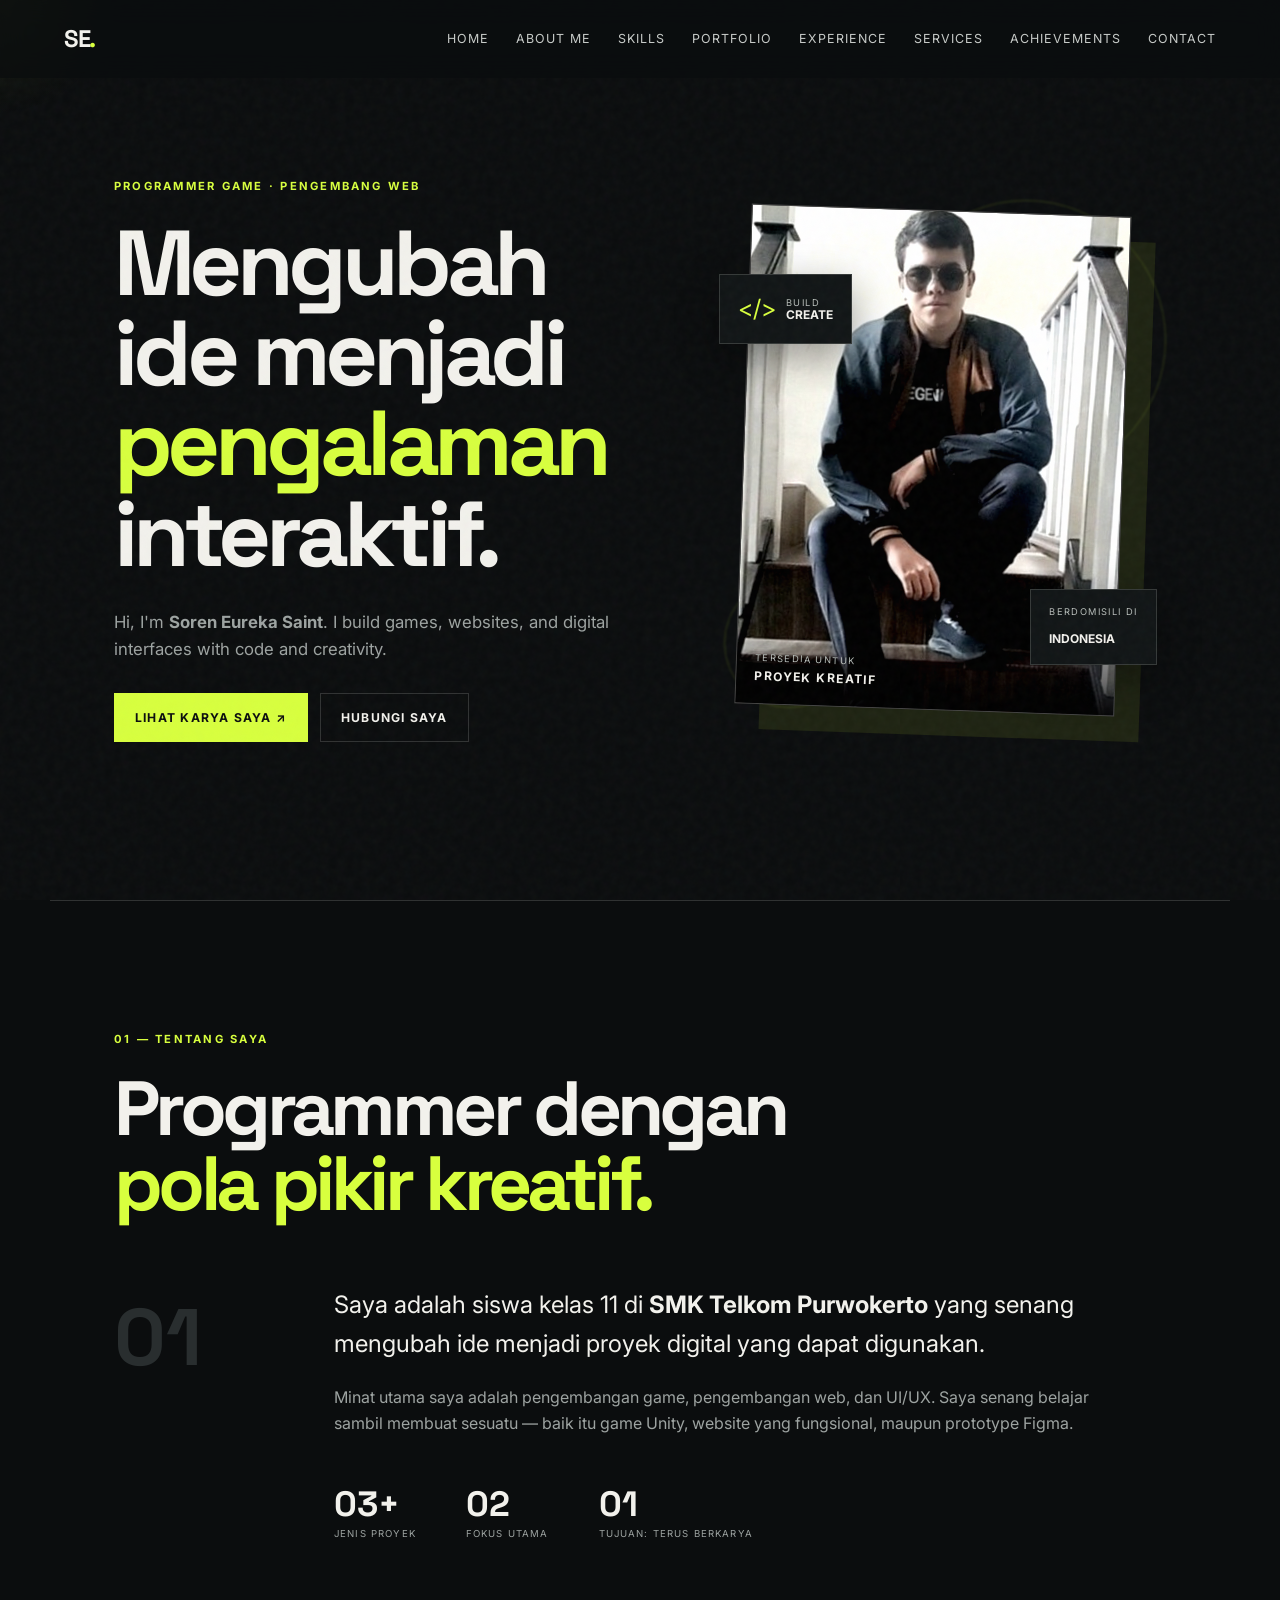
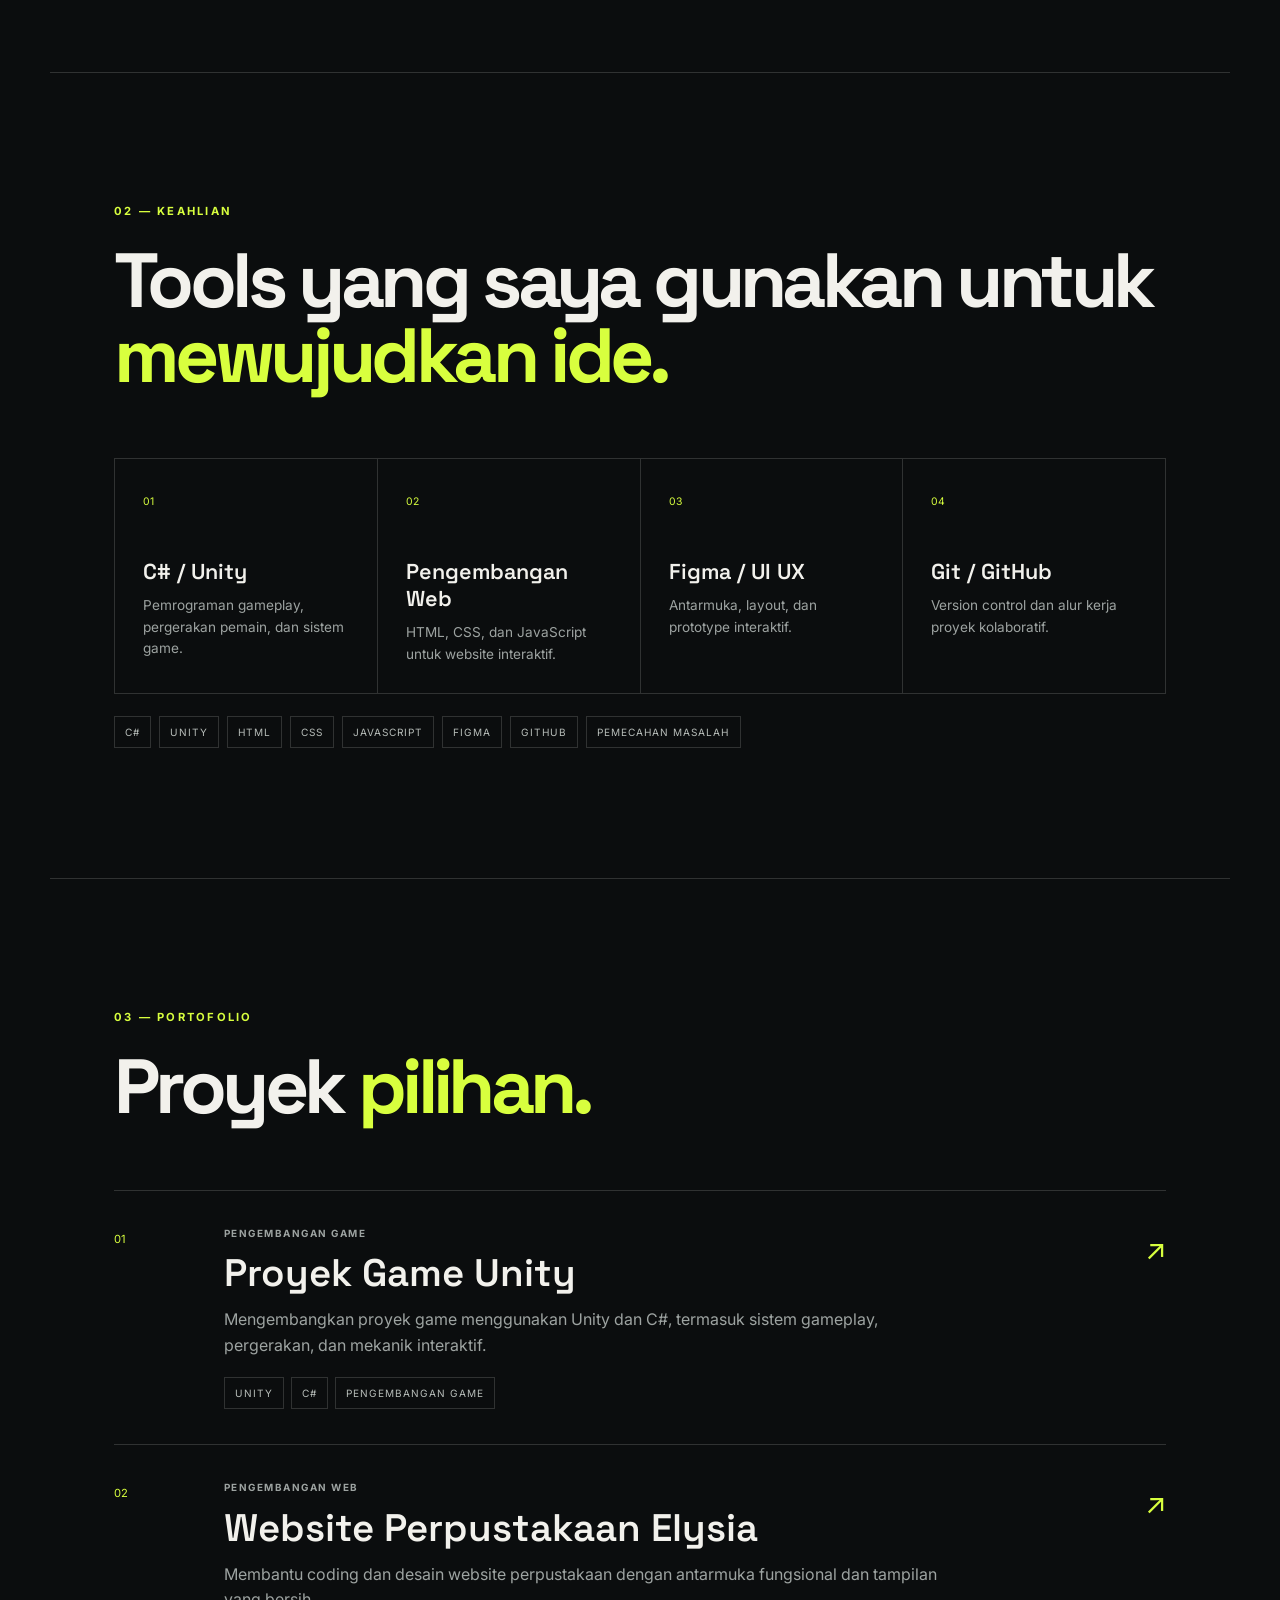
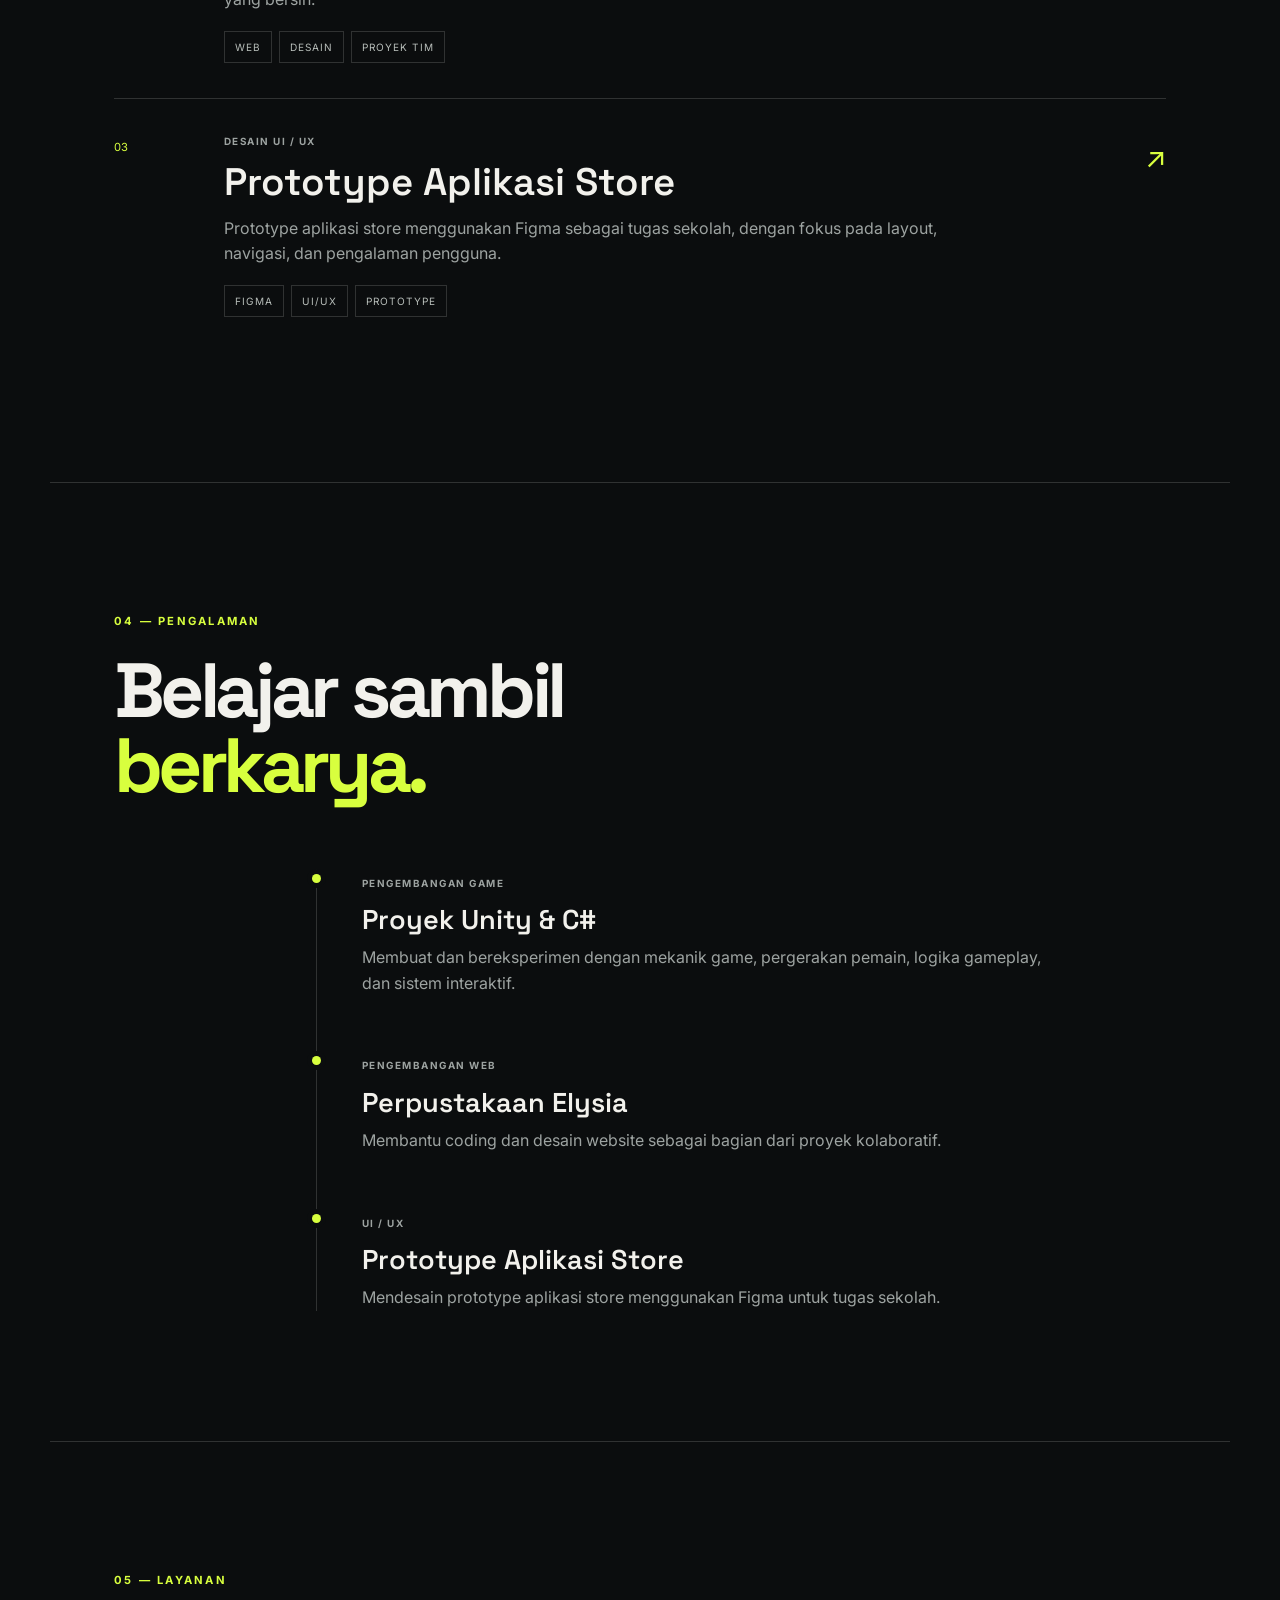
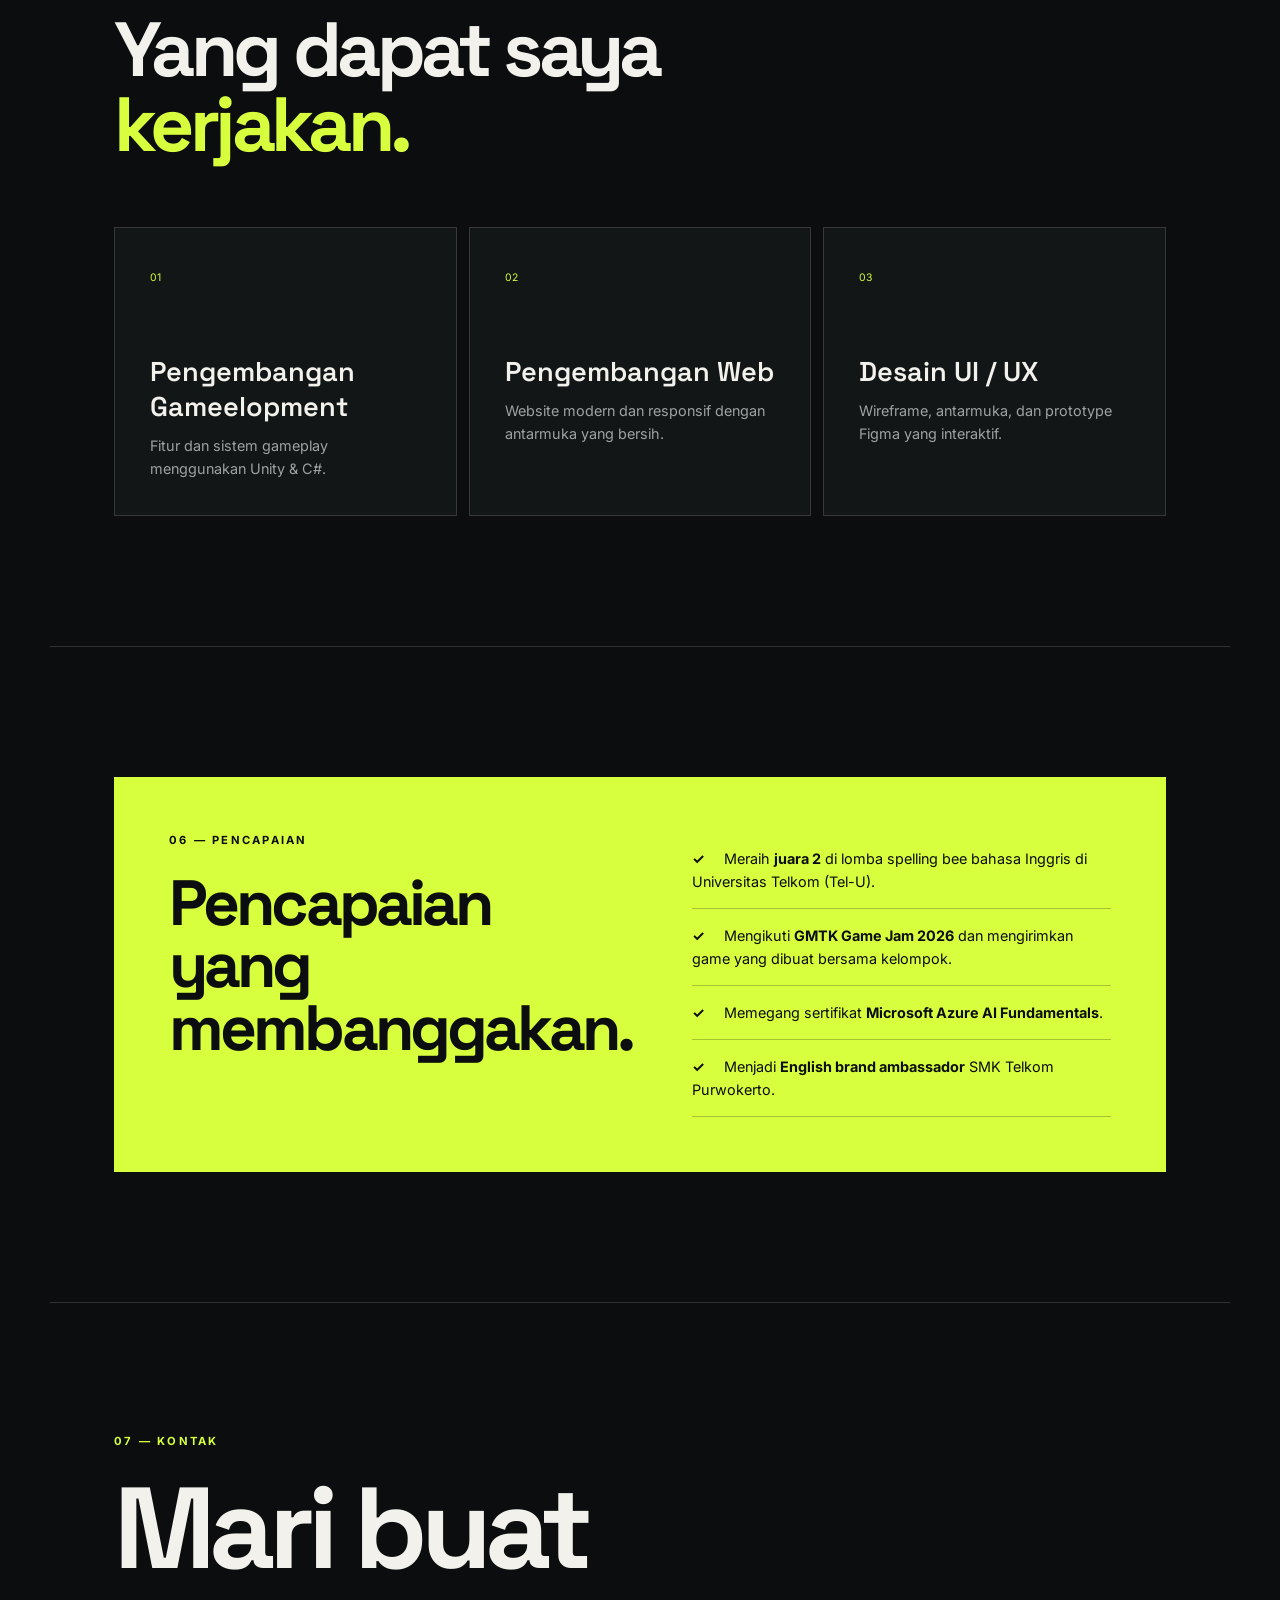
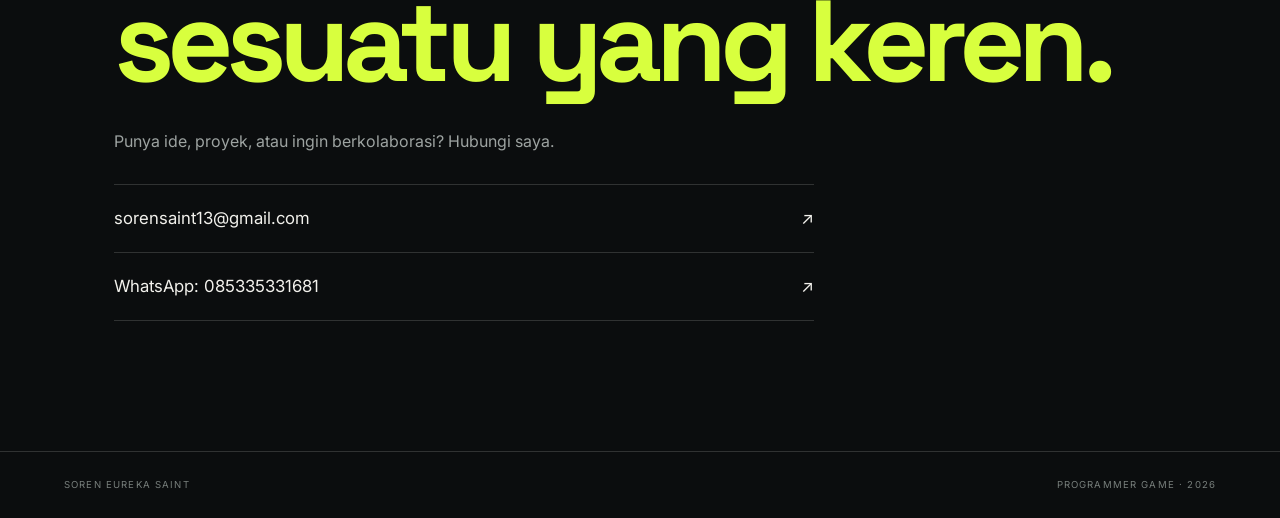
==== commit 688bc3fa: "Move Achievements to homepage section in Indonesian" ====
--- a/index.html
+++ b/index.html
@@ -25,7 +25,7 @@
       <a href="#portfolio">Portfolio</a>
       <a href="#experience">Experience</a>
       <a href="#services">Services</a>
-      <a href="achievements.html">Achievements</a>
+      <a href="#achievements">Achievements</a>
       <a href="#contact">Contact</a>
     </nav>
   </header>
@@ -182,6 +182,21 @@
       </div>
     </section>
 
+    <section class="achievements section" id="achievements">
+      <div class="achievement-box reveal">
+        <div>
+          <p class="eyebrow">06 — PENCAPAIAN</p>
+          <h2>Pencapaian yang<br><span>membanggakan.</span></h2>
+        </div>
+        <div class="achievement-list">
+          <p><b>✓</b> Meraih <strong>juara 2</strong> di lomba spelling bee bahasa Inggris di Universitas Telkom (Tel-U).</p>
+          <p><b>✓</b> Mengikuti <strong>GMTK Game Jam 2026</strong> dan mengirimkan game yang dibuat bersama kelompok.</p>
+          <p><b>✓</b> Memegang sertifikat <strong>Microsoft Azure AI Fundamentals</strong>.</p>
+          <p><b>✓</b> Menjadi <strong>English brand ambassador</strong> SMK Telkom Purwokerto.</p>
+        </div>
+      </div>
+    </section>
+
     <section class="contact section" id="contact">
       <div class="contact-inner reveal">
         <p class="eyebrow">07 — KONTAK</p>
